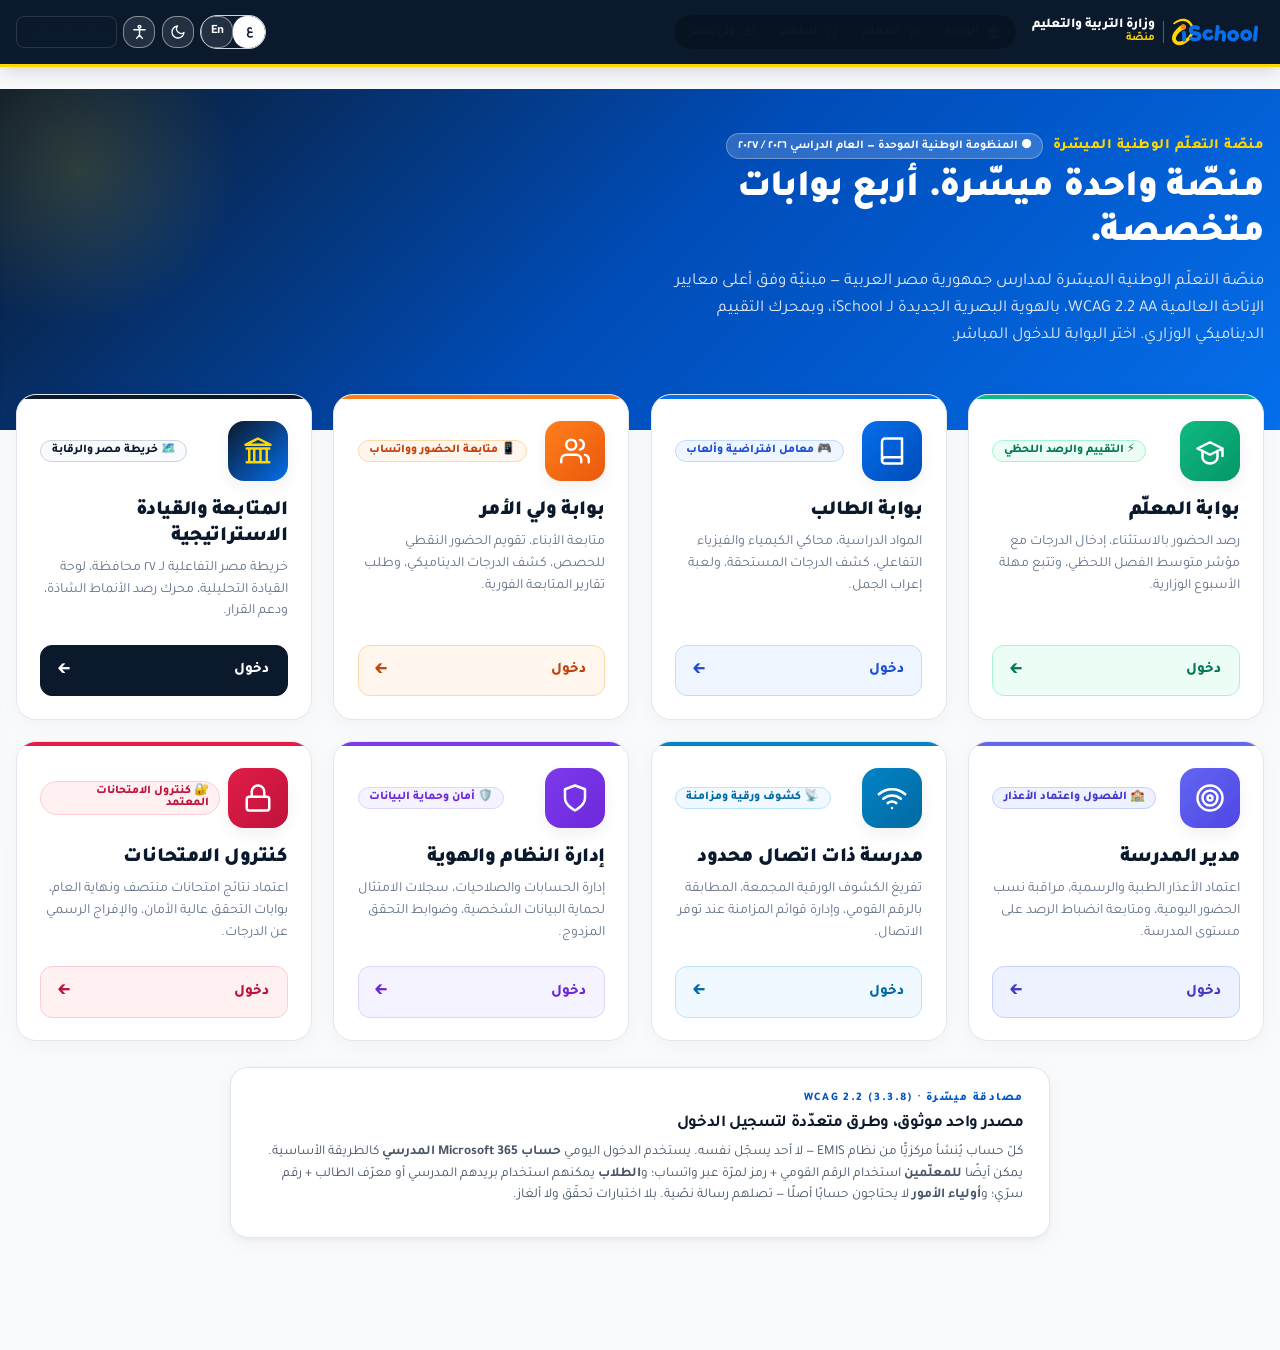
==== index.html @ 99958c45 "feat: iSchool Manassa National Learning Platform - Multi-Portal Executive Cockpit & Egypt Map" ====
<!DOCTYPE html>
<html lang="ar" dir="rtl" id="root">
<head>
<meta charset="UTF-8">
<meta name="viewport" content="width=device-width, initial-scale=1, viewport-fit=cover">
<title>منصة التعلّم الوطنية — بوابة الدخول | iSchool & وزارة التربية والتعليم</title>
<link rel="preconnect" href="https://fonts.googleapis.com">
<link rel="preconnect" href="https://fonts.gstatic.com" crossorigin>
<link href="https://fonts.googleapis.com/css2?family=Outfit:wght@400;500;600;700;800;900&family=Plus+Jakarta+Sans:wght@400;500;600;700;800&family=Tajawal:wght@400;500;700;800;900&display=swap" rel="stylesheet">
<link rel="stylesheet" href="css/styles.css">
</head>
<body>
<a class="skip" href="#main">الانتقال إلى المحتوى الرئيسي</a>
<div id="app"></div>
<div id="toast" class="toast" role="status" aria-live="polite" hidden></div>
<div id="live" class="sr-only" aria-live="polite"></div>

<script src="js/main.js"></script>
<script>
  document.addEventListener('DOMContentLoaded', () => {
    S.route = 'login';
    
    render();
  });
</script>
</body>
</html>
---- css/styles.css ----
/* ============================================================
   iSchool & MINISTERIAL ULTRA-PREMIUM DESIGN SYSTEM
   Modern, vibrant, glassmorphism, responsive, WCAG 2.2 AA compliant.
   ============================================================ */
:root{
  --ischool-blue:#056FEC; --ischool-blue-dark:#004CB8; --ischool-blue-deep:#0B192C; --ischool-blue-light:#EFF6FF;
  --ischool-gold:#FFD700; --ischool-gold-dark:#D4AF37; --ischool-gold-light:#FFFBEB;
  --ischool-orange:#FF7F1C; --ischool-orange-light:#FFF7ED;
  
  --teal-900:#0B192C; --teal-700:#056FEC; --teal-600:#0056C6; --teal-100:#DBEAFE; 
  --teal-050:#EFF6FF;
  --sand:#F8FAFC; --paper:#FFFFFF; --line:#E2E8F0; --line-strong:#CBD5E1;
  --ink:#0F172A; --ink-2:#475569; --ink-3:#94A3B8;
  --ok-700:#10B981; --ok-050:#ECFDF5; 
  --warn-700:#F59E0B; --warn-050:#FFFBEB;
  --risk-700:#EF4444; --risk-050:#FEF2F2;
  --info-700:#0284C7; --info-050:#F0F9FF;
  --purple-700:#8B5CF6; --purple-050:#F5F3FF;
  --focus:#056FEC; --focus-ring:#FFD700;
  --radius-sm:8px; --radius:14px; --radius-lg:22px; --radius-full:9999px;
  --shadow-sm:0 1px 2px 0 rgba(11,25,44,0.05);
  --shadow:0 4px 20px -2px rgba(11,25,44,0.06), 0 2px 6px -1px rgba(11,25,44,0.04);
  --shadow-lg:0 20px 25px -5px rgba(11,25,44,0.1), 0 10px 10px -5px rgba(11,25,44,0.04);
  --shadow-glow:0 0 20px rgba(5,111,236,0.18);
  --tap:44px;
  --maxw:1340px;
  --font: "Tajawal", "Somar Rounded", "Plus Jakarta Sans", system-ui, -apple-system, BlinkMacSystemFont, "Segoe UI", Roboto, sans-serif;
  --font-en: "Outfit", "Plus Jakarta Sans", sans-serif;
  --transition: all 0.2s cubic-bezier(0.4, 0, 0.2, 1);
}

/* Base element styles */
body{
  margin:0;
  background:var(--sand);
  color:var(--ink);
  font-family:var(--font);
  line-height:1.6;
  -webkit-font-smoothing:antialiased;
  -moz-osx-font-smoothing:grayscale;
}

h1,h2,h3,h4{
  line-height:1.25;
  margin:0 0 .5em;
  color:var(--teal-900);
  font-weight:800;
  letter-spacing:-0.02em;
}
h1{font-size:1.75rem;}
h2{font-size:1.35rem;}
h3{font-size:1.15rem;}
h4{font-size:1rem;}

/* Modern Elevated Cards */
.card{
  background:var(--paper);
  border:1.5px solid var(--line);
  border-radius:var(--radius);
  padding:1.25rem 1.4rem;
  box-shadow:var(--shadow);
  transition:var(--transition);
  position:relative;
}
.card:hover{
  border-color:rgba(5,111,236,0.25);
  box-shadow:0 8px 30px -4px rgba(11,25,44,0.08);
}
.card.highlight{
  background:linear-gradient(180deg, #FFFFFF 0%, var(--teal-050) 100%);
  border-color:rgba(5,111,236,0.2);
}

/* Modern Pill Buttons */
.btn{
  display:inline-flex;
  align-items:center;
  justify-content:center;
  gap:.55rem;
  min-height:var(--tap);
  padding:.6rem 1.25rem;
  border-radius:var(--radius);
  border:1.5px solid transparent;
  background:linear-gradient(135deg, var(--ischool-blue) 0%, var(--ischool-blue-dark) 100%);
  color:#fff;
  font:inherit;
  font-weight:800;
  font-size:.92rem;
  cursor:pointer;
  text-decoration:none;
  box-shadow:0 4px 12px rgba(5,111,236,0.22);
  transition:var(--transition);
}
.btn:hover{
  transform:translateY(-2px);
  box-shadow:0 6px 18px rgba(5,111,236,0.32);
}
.btn.sec{
  background:var(--paper);
  color:var(--teal-900);
  border-color:var(--line);
  box-shadow:var(--shadow-sm);
}
.btn.sec:hover{
  background:var(--teal-050);
  border-color:var(--ischool-blue);
  color:var(--ischool-blue);
}
.btn.ghost{
  background:transparent;
  border-color:transparent;
  color:var(--teal-900);
  box-shadow:none;
}
.btn.ghost:hover{
  background:rgba(5,111,236,0.08);
  color:var(--ischool-blue);
}
.btn.gold{
  background:linear-gradient(135deg, #FFD700 0%, #F59E0B 100%);
  color:#0B192C;
  border-color:#F59E0B;
  box-shadow:0 4px 12px rgba(245,158,11,0.25);
}
.btn.gold:hover{
  box-shadow:0 6px 18px rgba(245,158,11,0.35);
}
.btn.sm{
  min-height:36px;
  padding:.35rem .85rem;
  font-size:.85rem;
  border-radius:var(--radius-sm);
}
.btn.xs{
  min-height:30px;
  padding:.2rem .65rem;
  font-size:.78rem;
  border-radius:var(--radius-sm);
}

/* Modern Segmented Control */
.seg{
  display:inline-flex;
  background:#F1F5F9;
  border:1.5px solid var(--line);
  border-radius:var(--radius);
  padding:3px;
  gap:3px;
}
.seg button{
  min-height:34px;
  border:none;
  background:transparent;
  color:var(--ink-2);
  font:inherit;
  font-weight:700;
  font-size:.85rem;
  cursor:pointer;
  padding:.3rem .85rem;
  border-radius:calc(var(--radius) - 4px);
  transition:var(--transition);
}
.seg button:hover{
  color:var(--teal-900);
}
.seg button.on, .seg button[aria-selected="true"], .seg button[aria-pressed="true"]{
  background:var(--paper);
  color:var(--ischool-blue);
  font-weight:800;
  box-shadow:0 2px 6px rgba(0,0,0,0.08);
}

/* Modern Badges & Tags */
.tag{
  display:inline-flex;
  align-items:center;
  gap:.35rem;
  font-size:.8rem;
  font-weight:800;
  padding:.25rem .65rem;
  border-radius:var(--radius-full);
  border:1.5px solid var(--line);
  line-height:1.2;
}
.tag.ok{background:var(--ok-050);color:var(--ok-700);border-color:rgba(16,185,129,0.3);}
.tag.warn{background:var(--warn-050);color:var(--warn-700);border-color:rgba(245,158,11,0.3);}
.tag.risk{background:var(--risk-050);color:var(--risk-700);border-color:rgba(239,68,68,0.3);}
.tag.info{background:var(--info-050);color:var(--info-700);border-color:rgba(2,132,199,0.3);}
.tag.gold{background:var(--ischool-gold-light);color:#854D0E;border-color:rgba(245,158,11,0.3);}

/* Modern Table with Sticky Frosted Header */
.tbl-scroll{
  overflow:auto;
  border:1.5px solid var(--line);
  border-radius:var(--radius);
  background:var(--paper);
  box-shadow:var(--shadow-sm);
}
table{border-collapse:collapse;width:100%;font-size:.92rem;}
thead th{
  position:sticky;
  top:0;
  background:linear-gradient(180deg, #F8FAFC 0%, #EDF2F7 100%);
  color:var(--teal-900);
  font-weight:800;
  font-size:.85rem;
  text-transform:uppercase;
  letter-spacing:0.03em;
  padding:.75rem .9rem;
  border-bottom:2px solid var(--line);
  z-index:2;
  white-space:nowrap;
}
tbody td{
  padding:.75rem .9rem;
  border-bottom:1px solid var(--line);
  vertical-align:middle;
  transition:background 0.15s ease;
}
tbody tr:hover{
  background:var(--teal-050);
}
tbody tr:last-child td{
  border-bottom:none;
}

/* Modern Metric / KPI Stat Card */
.stat{display:flex;flex-direction:column;gap:.25rem;}
.stat .num{
  font-size:1.9rem;
  font-weight:900;
  color:var(--teal-900);
  line-height:1.1;
  font-variant-numeric:tabular-nums;
}
.stat .lbl{
  font-size:.82rem;
  color:var(--ink-2);
  font-weight:700;
}
.eyebrow{
  font-size:.74rem;
  letter-spacing:.08em;
  text-transform:uppercase;
  color:var(--teal-600);
  font-weight:800;
  margin-bottom:.35rem;
}

/* Sticky Appbar with Glassmorphism */
header.appbar{
  position:sticky;
  top:0;
  z-index:100;
  background:rgba(11,25,44,0.94);
  backdrop-filter:blur(12px);
  -webkit-backdrop-filter:blur(12px);
  color:#fff;
  border-bottom:2px solid rgba(255,215,0,0.4);
  box-shadow:0 4px 20px rgba(0,0,0,0.15);
}
.appbar .wrap{
  min-height:60px;
  padding-top:.4rem;
  padding-bottom:.4rem;
}

/* Modern Primary Nav Bar */
nav.mainnav{
  background:var(--paper);
  border-bottom:1.5px solid var(--line);
  position:sticky;
  top:60px;
  z-index:90;
  box-shadow:0 2px 10px rgba(0,0,0,0.03);
}
.navlink{
  display:inline-flex;
  align-items:center;
  gap:.5rem;
  min-height:var(--tap);
  padding:.4rem 1.1rem;
  border:none;
  background:transparent;
  color:var(--ink-2);
  font:inherit;
  font-weight:700;
  cursor:pointer;
  border-bottom:3px solid transparent;
  white-space:nowrap;
  transition:var(--transition);
}
.navlink:hover{
  color:var(--ischool-blue);
  background:var(--teal-050);
}
.navlink[aria-current="page"]{
  color:var(--ischool-blue);
  border-bottom-color:var(--ischool-blue);
  font-weight:800;
  background:var(--teal-050);
}

/* Modern Modal Overlay */
.coach-bg{
  position:fixed;
  inset:0;
  background:rgba(11,25,44,0.6);
  backdrop-filter:blur(8px);
  -webkit-backdrop-filter:blur(8px);
  display:flex;
  align-items:center;
  justify-content:center;
  z-index:500;
  padding:1rem;
  animation:fadeIn 0.2s ease;
}
.coach{
  background:var(--paper);
  border:1.5px solid var(--line);
  border-radius:var(--radius-lg);
  box-shadow:var(--shadow-lg);
  padding:1.5rem;
  animation:slideUp 0.25s cubic-bezier(0.16, 1, 0.3, 1);
}
@keyframes fadeIn{from{opacity:0;}to{opacity:1;}}
@keyframes slideUp{from{transform:translateY(15px);opacity:0;}to{transform:translateY(0);opacity:1;}}

/* Grid utilities */
.grid-2{display:grid;grid-template-columns:repeat(auto-fit,minmax(280px,1fr));gap:1rem;}
.grid-3{display:grid;grid-template-columns:repeat(auto-fit,minmax(220px,1fr));gap:1rem;}
.grid-4{display:grid;grid-template-columns:repeat(auto-fit,minmax(180px,1fr));gap:1rem;}

/* WCAG resize + reflow) */
html{font-size:100%;} 
html.fs-1{font-size:112.5%;}
html.fs-2{font-size:125%;}
/* High-contrast theme */
html.hc{
  --sand:#ffffff; --paper:#ffffff; --line:#000000; --line-strong:#000000;
  --ink:#000000; --ink-2:#000000; --teal-700:#0a3d3d; --teal-900:#000000;
  --ok-700:#0a6b2f; --warn-700:#7a4600; --risk-700:#9a0d07; --info-700:#0b3aa3;
  --teal-050:#ffffff; --ok-050:#ffffff; --warn-050:#ffffff; --risk-050:#ffffff; --info-050:#ffffff;
  --shadow:none;
}
html.hc *{border-color:#000 !important;}
html.hc a, html.hc .lnk{text-decoration:underline;}
/* Dyslexia-friendly spacing */
html.spacing body{letter-spacing:.03em; word-spacing:.12em; line-height:1.8;}
/* Reduced motion (manual + system) */
html.no-motion *,html.no-motion *::before,html.no-motion *::after{animation:none !important;transition:none !important;scroll-behavior:auto !important;}
@media (prefers-reduced-motion:reduce){*{animation:none !important;transition:none !important;}}

*{box-sizing:border-box;}
body{margin:0;background:var(--sand);color:var(--ink);font-family:var(--font);line-height:1.55;-webkit-text-size-adjust:100%;}
h1,h2,h3,h4{line-height:1.2;margin:0 0 .4em;color:var(--teal-900);font-weight:700;}
h1{font-size:1.6rem;} h2{font-size:1.25rem;} h3{font-size:1.05rem;} h4{font-size:.95rem;}
p{margin:0 0 .7em;}
a,.lnk{color:var(--teal-700);font-weight:600;}
[hidden]{display:none !important;}

/* Focus visibility — thick, never relying on colour alone */
:focus{outline:none;}
:focus-visible, a:focus-visible, button:focus-visible, input:focus-visible,
select:focus-visible, textarea:focus-visible, [tabindex]:focus-visible{
  outline:3px solid var(--focus); outline-offset:2px;
  box-shadow:0 0 0 5px var(--focus-ring);
  border-radius:6px; position:relative; z-index:5;
}
/* keep focused controls clear of sticky headers (Focus Not Obscured 2.4.11) */
button,a,input,select,textarea,[tabindex]{scroll-margin-top:120px;scroll-margin-bottom:24px;}

/* Skip link */
.skip{position:absolute;inset-inline-start:8px;top:-60px;background:var(--teal-900);color:#fff;
  padding:12px 18px;border-radius:0 0 var(--radius) var(--radius);z-index:200;font-weight:700;transition:top .15s;}
.skip:focus{top:0;}

/* Buttons & controls — all meet 44px tap target */
.btn{display:inline-flex;align-items:center;justify-content:center;gap:.5rem;
  min-height:var(--tap);padding:.55rem 1rem;border-radius:var(--radius);
  border:1.5px solid var(--teal-700);background:var(--teal-700);color:#fff;
  font:inherit;font-weight:700;cursor:pointer;text-decoration:none;}
.btn:hover{background:var(--teal-900);border-color:var(--teal-900);}
.btn.sec{background:var(--paper);color:var(--teal-900);}
.btn.sec:hover{background:var(--teal-050);}
.btn.ghost{background:transparent;border-color:transparent;color:var(--teal-900);}
.btn.ghost:hover{background:var(--teal-050);}
.btn.sm{min-height:36px;padding:.3rem .7rem;font-size:.85rem;}
.btn.block{width:100%;}
.btn:disabled{opacity:.5;cursor:not-allowed;}
.iconbtn{min-width:var(--tap);min-height:var(--tap);display:inline-flex;align-items:center;justify-content:center;
  border:1.5px solid var(--line);background:var(--paper);border-radius:var(--radius);cursor:pointer;color:var(--teal-900);font:inherit;font-weight:700;}
.iconbtn[aria-pressed="true"]{background:var(--teal-900);color:#fff;border-color:var(--teal-900);}

input,select,textarea{font:inherit;color:var(--ink);background:var(--paper);
  border:1.5px solid var(--line-strong);border-radius:var(--radius);padding:.5rem .6rem;min-height:var(--tap);width:100%;}
input[type=checkbox],input[type=radio]{width:auto;min-height:0;padding:0;flex:0 0 auto;accent-color:var(--teal-700);transform:scale(1.2);margin:0 .15rem;}
label{font-weight:600;display:block;margin-bottom:.25rem;}
.field{margin-bottom:1rem;}
.hint{color:var(--ink-2);font-size:.85rem;font-weight:400;}

/* Layout */
.wrap{max-width:var(--maxw);margin:0 auto;padding:0 1rem;}
.row{display:flex;gap:1rem;flex-wrap:wrap;}
.grid{display:grid;gap:1rem;}
.card{background:var(--paper);border:1.5px solid var(--line);border-radius:var(--radius-lg);
  padding:1.1rem 1.2rem;box-shadow:var(--shadow);}
.card h3{margin-top:0;}
.eyebrow{font-size:.72rem;letter-spacing:.12em;text-transform:uppercase;color:var(--teal-600);font-weight:800;margin-bottom:.35rem;}
.muted{color:var(--ink-2);}
.classbar{display:flex;align-items:center;justify-content:space-between;flex-wrap:wrap;gap:.7rem;margin-bottom:1rem;padding:.7rem 1rem;border:1.5px solid var(--teal-700);border-inline-start:6px solid var(--teal-700);border-radius:var(--radius);background:var(--teal-050);}
.classbar-now{display:flex;flex-direction:column;gap:.05rem;min-width:0;}
.classbar-now .eyebrow{margin:0;}
.classbar-name{font-size:1.25rem;font-weight:800;color:var(--teal-900);line-height:1.15;display:flex;align-items:center;gap:.4rem;}
.classbar-meta{font-size:.82rem;color:var(--ink-2);font-weight:600;}
.classbar-switch{display:flex;align-items:center;gap:.5rem;flex-shrink:0;}
.classbar-switch > span{font-size:.82rem;font-weight:700;color:var(--teal-900);}
.classbar-switch select{width:auto;max-width:60vw;}
.small{font-size:.85rem;}
.tag{display:inline-flex;align-items:center;gap:.35rem;font-size:.78rem;font-weight:700;
  padding:.2rem .55rem;border-radius:999px;border:1.5px solid var(--line);}
.tag.ok{background:var(--ok-050);color:var(--ok-700);border-color:var(--ok-700);}
.tag.warn{background:var(--warn-050);color:var(--warn-700);border-color:var(--warn-700);}
.tag.risk{background:var(--risk-050);color:var(--risk-700);border-color:var(--risk-700);}
.tag.info{background:var(--info-050);color:var(--info-700);border-color:var(--info-700);}

/* App chrome */
header.appbar{position:sticky;top:0;z-index:100;background:var(--teal-900);color:#fff;border-bottom:3px solid var(--focus-ring);}
.appbar .wrap{display:flex;align-items:center;gap:.8rem;min-height:64px;padding-top:.4rem;padding-bottom:.4rem;flex-wrap:wrap;}
.brand{display:flex;align-items:center;gap:.6rem;font-weight:800;font-size:1.1rem;color:#fff;text-decoration:none;}
.brand .logo{width:38px;height:38px;border-radius:9px;background:#fff;display:grid;place-items:center;color:var(--teal-900);font-weight:900;}
.appbar .spacer{flex:1;}
.appbar .role-pill{background:rgba(255,255,255,.16);border:1.5px solid rgba(255,255,255,.4);color:#fff;
  padding:.3rem .7rem;border-radius:999px;font-weight:700;font-size:.85rem;}
.appbar .iconbtn{background:rgba(255,255,255,.1);border-color:rgba(255,255,255,.45);color:#fff;}
.appbar .iconbtn[aria-pressed="true"]{background:#fff;color:var(--teal-900);}
.appbar .signout-btn{width:auto;padding:0 .7rem;opacity:.65;border-color:rgba(255,255,255,.2);font-size:.85rem;}
.appbar .signout-btn:hover,.appbar .signout-btn:focus-visible{opacity:1;background:rgba(220,38,38,.25);border-color:rgba(220,38,38,.5);}

/* Primary nav */
nav.mainnav{background:var(--paper);border-bottom:1.5px solid var(--line);position:sticky;top:var(--appbar-h,64px);z-index:90;}
.mainnav .wrap{display:flex;gap:.25rem;overflow-x:auto;}
.navlink{display:inline-flex;align-items:center;gap:.5rem;min-height:var(--tap);padding:.4rem .9rem;
  border:none;background:transparent;color:var(--ink);font:inherit;font-weight:700;cursor:pointer;
  border-bottom:4px solid transparent;white-space:nowrap;}
.navlink:hover{color:var(--teal-700);}
.navlink[aria-current="page"]{color:var(--teal-900);border-bottom-color:var(--teal-700);}

main{padding:1.4rem 0 4rem;}
.page-head{display:flex;align-items:flex-end;justify-content:space-between;gap:1rem;flex-wrap:wrap;margin-bottom:1.1rem;}

/* Accessibility toolbar (the signature: always present, never buried) */
.a11y-panel{position:fixed;inset-inline-end:0;top:140px;z-index:150;width:320px;max-width:92vw;
  background:var(--paper);border:1.5px solid var(--line-strong);border-inline-end:none;
  border-radius:var(--radius-lg) 0 0 var(--radius-lg);box-shadow:-6px 6px 24px rgba(11,61,61,.18);
  padding:1rem;transform:translateX(105%);transition:transform .18s ease;
  max-height:calc(100dvh - 160px); overflow-y:auto;}
@media (max-width:640px){
  .a11y-panel{top:0;width:100vw;max-width:100vw;height:100dvh;max-height:100dvh;
    border-radius:0;border-inline-start:none;padding-top:1rem;}
}
html[dir=rtl] .a11y-panel{transform:translateX(-105%);}
.a11y-panel.open{transform:translateX(0);}
.a11y-row{display:flex;align-items:center;justify-content:space-between;gap:.5rem;padding:.5rem 0;border-bottom:1px solid var(--line);}
.a11y-row:last-child{border-bottom:none;}
.seg{display:inline-flex;border:1.5px solid var(--line-strong);border-radius:var(--radius);overflow:hidden;}
.seg button{min-height:38px;min-width:42px;border:none;background:var(--paper);color:var(--ink);font:inherit;font-weight:700;cursor:pointer;padding:0 .5rem;border-inline-start:1.5px solid var(--line);}
.seg button:first-child{border-inline-start:none;}
.seg button[aria-pressed="true"]{background:var(--teal-700);color:#fff;}
/* attendance options colour-coded by state: present=green, late=yellow, absent=red, excused=white */
.seg button[data-att]{font-weight:800;}
.seg button[data-att][data-val="present"]{color:var(--ok-700);background:var(--ok-050);}
.seg button[data-att][data-val="late"]{color:var(--warn-700);background:var(--warn-050);}
.seg button[data-att][data-val="absent"]{color:var(--risk-700);background:var(--risk-050);}
.seg button[data-att][data-val="excused"]{color:var(--ink);background:var(--paper);}
.seg button[data-att][aria-checked="true"][data-val="present"]{background:var(--ok-700);color:#fff;}
.seg button[data-att][aria-checked="true"][data-val="late"]{background:var(--warn-700);color:#fff;}
.seg button[data-att][aria-checked="true"][data-val="absent"]{background:var(--risk-700);color:#fff;}
.seg button[data-att][aria-checked="true"][data-val="excused"]{background:#fff;color:var(--ink);box-shadow:inset 0 0 0 2.5px var(--ink);}
.toggle{min-height:38px;min-width:64px;border:1.5px solid var(--line-strong);border-radius:999px;background:var(--paper);
  cursor:pointer;font-weight:800;color:var(--ink-2);}
.toggle[aria-pressed="true"]{background:var(--ok-700);color:#fff;border-color:var(--ok-700);}

/* Tables / gradebook */
.tbl-scroll{overflow:auto;border:1.5px solid var(--line);border-radius:var(--radius-lg);background:var(--paper);}
table{border-collapse:collapse;width:100%;font-size:.92rem;}
caption{text-align:start;padding:.6rem .8rem;font-weight:700;color:var(--teal-900);}
th,td{padding:.5rem .6rem;text-align:start;border-bottom:1px solid var(--line);white-space:nowrap;}
thead th{position:sticky;top:0;background:var(--teal-050);color:var(--teal-900);z-index:2;border-bottom:2px solid var(--line-strong);}
tbody tr:hover{background:var(--sand);}
th[scope=row]{position:sticky;inset-inline-start:0;background:var(--paper);z-index:1;font-weight:700;}
.gb-input,.qz-input{width:64px;min-height:38px;text-align:center;padding:.2rem;}

/* Mastery / progress bars */
.bar{display:block;width:100%;height:12px;border-radius:999px;background:var(--line);overflow:hidden;border:1px solid var(--line-strong);min-width:90px;}
.bar > span{display:block;height:100%;background:var(--teal-700);}
.bar.ok>span{background:var(--ok-700);} .bar.warn>span{background:var(--warn-700);} .bar.risk>span{background:var(--risk-700);}

/* Stat cards */
.stat{display:flex;flex-direction:column;gap:.15rem;}
.stat .num{font-size:1.7rem;font-weight:800;color:var(--teal-900);line-height:1;}
.stat .lbl{font-size:.82rem;color:var(--ink-2);font-weight:600;}
/* ---- admin macro dashboard ---- */
.adm-hero{display:flex;justify-content:space-between;gap:1rem;flex-wrap:wrap;align-items:flex-end;margin:.2rem 0 1rem;padding-bottom:.9rem;border-bottom:2px solid var(--line);}
.adm-verdict{display:inline-flex;align-items:center;gap:.5rem;font-weight:800;margin:.45rem 0 0;font-size:1.05rem;}
.adm-verdict .dot{width:13px;height:13px;border-radius:50%;display:inline-block;}
.adm-verdict.ok{color:var(--ok-700);} .adm-verdict.ok .dot{background:var(--ok-700);}
.adm-verdict.warn{color:var(--warn-700);} .adm-verdict.warn .dot{background:var(--warn-700);}
.adm-verdict.risk{color:var(--risk-700);} .adm-verdict.risk .dot{background:var(--risk-700);}
.adm-attention{display:flex;gap:.45rem;flex-wrap:wrap;margin-bottom:1rem;}
.insights{display:grid;gap:.5rem;margin-bottom:1rem;}
.insight{display:flex;gap:.6rem;align-items:flex-start;border:1.5px solid var(--line);border-inline-start-width:5px;border-radius:10px;padding:.6rem .8rem;background:var(--paper);}
.insight.warn{border-inline-start-color:var(--warn-700);} .insight.risk{border-inline-start-color:var(--risk-700);} .insight.ok{border-inline-start-color:var(--ok-700);} .insight.info{border-inline-start-color:var(--info-700);}
.insight .ico{font-size:1.15rem;line-height:1.35;flex:0 0 auto;} .insight p{margin:0;font-size:.9rem;}
.swatch{display:inline-block;width:12px;height:12px;border-radius:3px;flex:0 0 auto;}
.suppressed{display:flex;gap:.5rem;align-items:center;color:var(--ink-2);font-size:.86rem;padding:.45rem 0;border-bottom:1px solid var(--line);}
.kpi-row{display:grid;grid-template-columns:repeat(auto-fit,minmax(150px,1fr));gap:.7rem;margin-bottom:1rem;}
.kpi{background:var(--paper);border:1.5px solid var(--line);border-radius:var(--radius-lg);padding:.85rem 1rem;border-top:5px solid var(--line);}
.kpi.ok{border-top-color:var(--ok-700);} .kpi.warn{border-top-color:var(--warn-700);} .kpi.risk{border-top-color:var(--risk-700);} .kpi.info{border-top-color:var(--info-700);}
.kpi .knum{font-size:1.85rem;font-weight:800;color:var(--teal-900);line-height:1;}
.kpi .klbl{font-size:.82rem;color:var(--ink-2);font-weight:600;margin-top:.25rem;}
.kpi .kbar{height:6px;border-radius:99px;background:var(--line);overflow:hidden;margin:.5rem 0 .3rem;}
.kpi .kbar span{display:block;height:100%;}
.kpi.ok .kbar span{background:var(--ok-700);} .kpi.warn .kbar span{background:var(--warn-700);} .kpi.risk .kbar span{background:var(--risk-700);} .kpi.info .kbar span{background:var(--info-700);}
.kpi .kctx{font-size:.74rem;color:var(--ink-2);}
.adm-children{display:grid;grid-template-columns:repeat(auto-fit,minmax(248px,1fr));gap:.8rem;}
.adm-child{display:block;width:100%;text-align:start;cursor:pointer;border:1.5px solid var(--line);border-radius:var(--radius-lg);padding:1rem;background:var(--paper);}
.adm-child:hover,.adm-child:focus-visible{border-color:var(--teal-700);box-shadow:0 2px 10px rgba(0,0,0,.06);outline:none;}
.adm-child .clab{font-weight:800;font-size:1.05rem;}
.adm-child .crow{display:flex;justify-content:space-between;gap:.4rem;font-size:.8rem;margin-top:.5rem;flex-wrap:wrap;}
.kpi .ktop{display:flex;justify-content:space-between;align-items:flex-start;gap:.4rem;}
.kdelta{font-size:.72rem;font-weight:800;white-space:nowrap;}
.kdelta.ok{color:var(--ok-700);} .kdelta.risk{color:var(--risk-700);} .kdelta.muted{color:var(--ink-2);}
.layer-h{font-family:var(--mono,inherit);font-size:.72rem;letter-spacing:.12em;text-transform:uppercase;color:var(--ink-2);font-weight:800;margin:1.4rem 0 .5rem;display:flex;align-items:center;gap:.5rem;}
.layer-h::after{content:"";flex:1;height:1px;background:var(--line);}
.cmp-row{display:grid;grid-template-columns:128px 1fr 52px;align-items:center;gap:.5rem;padding:.22rem 0;}
.cmp-lab{font-size:.82rem;font-weight:600;white-space:nowrap;overflow:hidden;text-overflow:ellipsis;}
.cmp-track{height:18px;background:var(--line);border-radius:99px;overflow:hidden;}
.cmp-fill{display:block;height:100%;border-radius:99px;}
.cmp-fill.ok{background:var(--ok-700);} .cmp-fill.warn{background:var(--warn-700);} .cmp-fill.risk{background:var(--risk-700);}
.cmp-val{font:inherit;font-weight:800;font-size:.84rem;text-align:end;background:none;border:none;color:var(--teal-700);cursor:pointer;padding:.2rem;min-height:32px;}
.cmp-val:hover{text-decoration:underline;}
.num-cell{text-align:end;font-variant-numeric:tabular-nums;}

/* Breadcrumb */
.crumbs{display:flex;flex-wrap:wrap;gap:.3rem;align-items:center;font-weight:700;margin-bottom:.8rem;}
.crumbs button{border:none;background:transparent;color:var(--teal-700);font:inherit;font-weight:700;cursor:pointer;padding:.3rem .4rem;border-radius:6px;min-height:36px;}
.crumbs button:hover{background:var(--teal-050);}
.crumbs .sep{color:var(--ink-2);}
.crumbs .here{color:var(--ink);}

/* Status / live region toast */
.toast{position:fixed;inset-inline-start:50%;bottom:24px;transform:translateX(-50%);
  background:var(--teal-900);color:#fff;padding:.7rem 1.1rem;border-radius:999px;font-weight:700;
  box-shadow:var(--shadow);z-index:300;display:flex;gap:.5rem;align-items:center;max-width:92vw;}
html[dir=rtl] .toast{transform:translateX(50%);}

/* Login / front doors */
.hero{background:linear-gradient(180deg,var(--teal-900),var(--teal-700));color:#fff;padding:2.2rem 0 2.6rem;}
html.hc .hero{background:#000;}
.doors{display:grid;grid-template-columns:repeat(auto-fit,minmax(230px,1fr));gap:1rem;}
.auth-card{max-width:540px;margin:1.4rem auto 0;}
.auth-method{display:inline-flex;align-items:center;gap:.4rem;background:var(--teal-050);color:var(--teal-900);border-radius:99px;padding:.25rem .7rem;font-size:.78rem;font-weight:700;}
.otp-row{display:flex;gap:.5rem;justify-content:center;margin:.6rem 0;}
.otp-box{width:46px;height:56px;border:2px solid var(--line-strong);border-radius:10px;font:inherit;font-size:1.5rem;font-weight:800;text-align:center;}
.wa-note{display:flex;gap:.5rem;align-items:center;background:#e7f7ee;border:1px solid #1ea25a;border-radius:10px;padding:.5rem .7rem;font-size:.85rem;color:#0b6b39;}
.sms-bubble{background:#e9eef6;border-radius:14px;padding:.7rem .9rem;max-width:330px;font-size:.9rem;position:relative;margin:.4rem 0;}
.sms-bubble .from{font-size:.72rem;color:var(--ink-2);font-weight:700;margin-bottom:.2rem;}
.roster-grid{display:grid;grid-template-columns:repeat(auto-fill,minmax(120px,1fr));gap:.6rem;margin:.6rem 0;}
.roster-pick{display:flex;flex-direction:column;align-items:center;gap:.4rem;border:2px solid var(--line);border-radius:12px;padding:.7rem .4rem;background:var(--paper);cursor:pointer;font:inherit;}
.roster-pick:hover,.roster-pick:focus-visible{border-color:var(--teal-700);outline:none;}
.roster-pick.on{border-color:var(--teal-700);background:var(--teal-050);box-shadow:0 0 0 2px var(--teal-700) inset;}
.roster-pick .av{width:46px;height:46px;border-radius:50%;background:var(--teal-700);color:#fff;display:flex;align-items:center;justify-content:center;font-weight:800;font-size:1.2rem;}
.qr-mock{width:132px;height:132px;display:grid;grid-template-columns:repeat(11,1fr);gap:1px;background:#fff;border:6px solid #fff;box-shadow:0 0 0 1px var(--line-strong);}
.qr-mock i{background:var(--ink);}
.door{display:flex;flex-direction:column;gap:.5rem;text-align:start;background:var(--paper);border:1.5px solid var(--line);
  border-radius:var(--radius-lg);padding:1.2rem;cursor:pointer;color:var(--ink);font:inherit;box-shadow:var(--shadow);}
.door:hover{border-color:var(--teal-700);transform:translateY(-2px);}
html.no-motion .door:hover{transform:none;}
.door .ico{font-size:1.8rem;}
.door h3{margin:0;}
.door .lnk{display:inline-block;margin-top:.4rem;background:var(--teal-700);color:#fff;font-weight:700;padding:.55rem 1.2rem;border-radius:10px;text-align:center;align-self:flex-start;}
.door:hover .lnk{background:var(--teal-900);}
html.hc .door .lnk{text-decoration:none;border:2px solid #fff;}

/* Content reader */
.reader{max-width:70ch;}

/* Misc helpers */
.flex{display:flex;gap:1rem;} .between{justify-content:space-between;} .center{align-items:center;}
.wrapw{flex-wrap:wrap;} .col{flex-direction:column;}
.mt{margin-top:1rem;} .mt2{margin-top:1.6rem;} .mb{margin-bottom:1rem;}
.right{margin-inline-start:auto;}
.sr-only{position:absolute;width:1px;height:1px;padding:0;margin:-1px;overflow:hidden;clip:rect(0 0 0 0);white-space:nowrap;border:0;}
.skip-pdf{position:absolute;left:-9999px;top:auto;z-index:50;background:var(--teal-700);color:#fff;padding:.4rem .8rem;border-radius:6px;font-weight:700;font-size:.85rem;text-decoration:none;border:2px solid #fff;}
.skip-pdf:focus{position:relative;left:auto;display:inline-block;margin:.3rem 0;}
.exam-away-warn{position:fixed;top:0;left:0;right:0;background:#fef3cd;color:#7a5a00;border-bottom:2px solid #d4a72c;padding:10px 16px;text-align:center;font-weight:600;font-size:.9rem;z-index:999;animation:slideUp .3s ease}
.divider{height:1px;background:var(--line);margin:1rem 0;border:none;}
.pill-row{display:flex;gap:.4rem;flex-wrap:wrap;}
.kbd{font:inherit;background:var(--teal-050);border:1px solid var(--line-strong);border-radius:6px;padding:.05rem .35rem;font-size:.8rem;font-weight:700;}

@media (max-width:640px){
  .appbar .wrap{min-height:auto;gap:.4rem;padding-top:.3rem;padding-bottom:.3rem;}
  .appbar .btn-label{display:none;}
  .appbar .iconbtn{padding:0 .45rem !important;width:var(--tap) !important;min-width:var(--tap);font-size:1.1rem;}
  .appbar .signout-btn{width:auto !important;min-width:0;padding:0 .4rem !important;font-size:.8rem;margin-inline-start:.3rem;opacity:.5;border-style:dashed;}
  .appbar .readbtn{padding:0 .55rem !important;width:auto !important;}
  .appbar .role-pill{font-size:.72rem;padding:.15rem .45rem;}
  .page-head{flex-direction:column;align-items:flex-start;}
  h1{font-size:1.35rem;}
}

/* ---------- low-literacy / parent-friendly components ---------- */
.speak{display:inline-flex;align-items:center;justify-content:center;gap:.4rem;
  min-height:var(--tap);min-width:var(--tap);padding:.45rem .8rem;border-radius:999px;
  border:2px solid var(--teal-700);background:var(--teal-050);color:var(--teal-900);
  font:inherit;font-weight:700;cursor:pointer;font-size:1rem;}
.speak:hover{background:var(--teal-100);}
.speak .ic{font-size:1.25rem;}
/* big, icon-led tiles for caregivers with low literacy */
.bigtiles{display:grid;grid-template-columns:repeat(auto-fit,minmax(220px,1fr));gap:1rem;}
.bigtile{display:flex;flex-direction:column;align-items:center;text-align:center;gap:.5rem;
  background:var(--paper);border:2.5px solid var(--line);border-radius:var(--radius-lg);
  padding:1.4rem 1rem;cursor:pointer;color:var(--ink);font:inherit;box-shadow:var(--shadow);min-height:170px;justify-content:center;}
.bigtile:hover{border-color:var(--teal-700);transform:translateY(-2px);}
html.no-motion .bigtile:hover{transform:none;}
.bigtile .em{font-size:3rem;line-height:1;}
.bigtile .word{font-size:1.35rem;font-weight:800;color:var(--teal-900);}
.bigtile .sub{font-size:1rem;color:var(--ink-2);}
.bigtile.ok{border-color:var(--ok-700);} .bigtile.warn{border-color:var(--warn-700);} .bigtile.risk{border-color:var(--risk-700);}
/* traffic-light status block */
.status-big{display:flex;align-items:center;gap:1rem;border-radius:var(--radius-lg);
  padding:1.1rem 1.2rem;border:2.5px solid;}
.status-big.ok{background:var(--ok-050);border-color:var(--ok-700);}
.status-big.warn{background:var(--warn-050);border-color:var(--warn-700);}
.status-big.risk{background:var(--risk-050);border-color:var(--risk-700);}
.status-big .dot{width:34px;height:34px;border-radius:999px;flex:none;}
.status-big.ok .dot{background:var(--ok-700);} .status-big.warn .dot{background:var(--warn-700);} .status-big.risk .dot{background:var(--risk-700);}
.status-big .txt{font-size:1.2rem;font-weight:700;color:var(--ink);}
/* attendance dot grid */
.dotgrid{display:flex;flex-wrap:wrap;gap:.45rem;}
.dotgrid .d{width:30px;height:30px;border-radius:8px;display:grid;place-items:center;font-size:.9rem;color:#fff;font-weight:800;border:1.5px solid rgba(0,0,0,.15);}
.d.present{background:var(--ok-700);} .d.absent{background:var(--risk-700);} .d.late{background:var(--warn-700);} .d.none{background:#cfd8d6;color:var(--ink-2);}
.bignum{font-size:2.4rem;font-weight:800;line-height:1;color:var(--teal-900);}
.facebar{display:flex;align-items:center;gap:.6rem;}
.facebar .face{font-size:1.8rem;line-height:1;}
.child-pick{display:flex;align-items:center;gap:.6rem;flex-wrap:wrap;}
.child-chip{display:inline-flex;align-items:center;gap:.5rem;border:2px solid var(--line);background:var(--paper);
  border-radius:999px;padding:.35rem .8rem .35rem .4rem;font:inherit;font-weight:700;cursor:pointer;min-height:var(--tap);color:var(--ink);}
.child-chip[aria-pressed="true"]{border-color:var(--teal-700);background:var(--teal-050);}
.child-chip .av{width:34px;height:34px;border-radius:999px;background:var(--teal-700);color:#fff;display:grid;place-items:center;font-weight:800;}
.msg{display:flex;gap:.7rem;padding:.9rem 0;border-bottom:1px solid var(--line);}
.msg .av{width:42px;height:42px;border-radius:999px;flex:none;display:grid;place-items:center;font-size:1.3rem;background:var(--teal-100);}
.msg .body{flex:1;}
.msg .who{font-weight:800;color:var(--teal-900);}
.msg .when{color:var(--ink-2);font-size:.85rem;}
/* onboarding coach overlay */
.coach-bg{position:fixed;inset:0;background:rgba(11,61,61,.55);z-index:500;display:grid;place-items:center;padding:1rem;}
.coach{background:var(--paper);border-radius:var(--radius-lg);max-width:540px;width:100%;padding:1.6rem;box-shadow:0 18px 50px rgba(11,61,61,.4);border:2px solid var(--line);}
.coach .em{font-size:3.2rem;line-height:1;}
.coach h2{margin:.4rem 0 .2rem;font-size:1.5rem;}
.coach p.lead{font-size:1.15rem;line-height:1.6;}
.coach-dots{display:flex;gap:.4rem;justify-content:center;margin:.4rem 0 1rem;}
.coach-dots i{width:10px;height:10px;border-radius:999px;background:var(--line-strong);display:inline-block;}
.coach-dots i.on{background:var(--teal-700);width:26px;}
/* training cards */
.steps{counter-reset:step;display:grid;gap:.7rem;}
.steps li{list-style:none;display:flex;gap:.8rem;align-items:flex-start;background:var(--teal-050);border:1.5px solid var(--line);border-radius:var(--radius);padding:.8rem 1rem;}
.steps li::before{counter-increment:step;content:counter(step);flex:none;width:34px;height:34px;border-radius:999px;background:var(--teal-700);color:#fff;display:grid;place-items:center;font-weight:800;}
.glossary{display:grid;grid-template-columns:repeat(auto-fill,minmax(180px,1fr));gap:.6rem;}
.gloss{display:flex;gap:.6rem;align-items:center;border:1.5px solid var(--line);border-radius:var(--radius);padding:.6rem .7rem;}
.gloss .em{font-size:1.6rem;line-height:1;}
/* gradebook quick-entry: untouched cells look like defaults, not entered marks */
.gb-input.is-default{color:var(--ink-2);background:repeating-linear-gradient(135deg,transparent,transparent 6px,rgba(15,92,92,.05) 6px,rgba(15,92,92,.05) 7px);font-style:italic;}
/* calm reassurance banner for the daily teacher loop */
.calm{display:flex;gap:.7rem;align-items:center;background:var(--ok-050);border:1.5px solid var(--ok-700);
  border-radius:var(--radius);padding:.7rem 1rem;color:var(--ink);font-weight:600;}
.calm .em{font-size:1.4rem;line-height:1;}
.bigtile.action{align-items:flex-start;text-align:start;min-height:auto;padding:1.3rem;}
.bigtile.action .word{font-size:1.25rem;}
.bigtile.action .sub{color:var(--ink-2);}
.seg-tabs{display:flex;gap:.4rem;flex-wrap:wrap;border-bottom:2px solid var(--line);padding-bottom:.2rem;}
.devnote{margin-top:1.6rem;border:1px dashed var(--line);border-inline-start:4px solid #7c3aed;background:#faf8ff;border-radius:10px;padding:.2rem .9rem;font-size:.86rem;color:#42435a;}
.devnote summary{cursor:pointer;font-weight:700;color:#6d28d9;padding:.45rem 0;list-style:none;}
.devnote summary::-webkit-details-marker{display:none;}
.devnote summary::before{content:"\25B8 ";color:#7c3aed;}
.devnote[open] summary::before{content:"\25BE ";}
.devnote p{margin:.45rem 0;line-height:1.5;}
.hc .devnote{background:#fff;border-color:#000;border-inline-start-color:#000;color:#000;}
.hc .devnote summary{color:#000;}
.seg-tab{font:inherit;font-weight:700;cursor:pointer;background:transparent;border:none;border-radius:10px 10px 0 0;padding:.55rem 1rem;min-height:var(--tap);color:var(--ink-2);border-bottom:3px solid transparent;margin-bottom:-2px;}
.seg-tab:hover{color:var(--teal-900);background:var(--teal-050);}
.seg-tab.on{color:var(--teal-900);border-bottom-color:var(--teal-700);}
.lesson-card{overflow:hidden;transition:border-color .15s,transform .15s;padding:0;}
.lesson-card:hover{border-color:var(--teal-700);transform:translateY(-2px);}
html.no-motion .lesson-card:hover{transform:none;}
.lesson-cover{position:relative;height:96px;display:flex;align-items:center;padding-inline:1.15rem;overflow:hidden;}
.lesson-cover .cover-emoji{font-size:2.7rem;line-height:1;filter:drop-shadow(0 1px 1px rgba(0,0,0,.12));z-index:1;}
.lesson-cover .cover-motif{position:absolute;inset-inline-end:-8px;bottom:-26px;font-size:6.2rem;opacity:.12;line-height:1;pointer-events:none;transform:rotate(-8deg);}
.lesson-body{padding:1rem 1.15rem 1.15rem;}
.lesson-body h3{margin:.15rem 0 0;font-size:1.2rem;line-height:1.25;}
/* connectivity + security */
.netpill{display:inline-flex;align-items:center;gap:.4rem;border:1.5px solid var(--line-strong);background:var(--paper);border-radius:99px;padding:.22rem .7rem;font:inherit;font-weight:700;font-size:.82rem;cursor:pointer;color:var(--ink);}
.netpill .dot{width:9px;height:9px;border-radius:50%;background:var(--ok-700);}
.netpill.off{border-color:var(--warn-700);background:var(--warn-050);color:var(--warn-700);}
.netpill.off .dot{background:var(--warn-700);}
.netpill .qcount{font-weight:800;}
.netpill.nocache{border-color:var(--risk-700);background:var(--risk-050);color:var(--risk-700);}
.netpill.nocache .dot{background:var(--risk-700);}
.netbanner.danger{background:var(--risk-050);border-block-color:var(--risk-700);color:var(--risk-700);}
.iconbtn.readbtn{background:var(--teal-700);border-color:var(--teal-700);color:#fff;font-weight:800;}
.iconbtn.readbtn:hover,.iconbtn.readbtn:focus-visible{background:var(--teal-900);border-color:var(--teal-900);color:#fff;}
.iconbtn.readbtn svg{flex:0 0 auto;}
.netbanner{background:var(--warn-050);border-block:1.5px solid var(--warn-700);color:var(--warn-700);font-weight:600;font-size:.9rem;padding:.5rem 1rem;text-align:center;}
.pilot-banner{background:#fef3cd;border-block:1.5px solid #b8860b;color:#7a5a00;font-weight:600;font-size:.88rem;padding:.55rem 1rem;text-align:center;line-height:1.5;}
.teacher-welcome{background:var(--info-050,#eef3ff);border:2px solid var(--info-700,#0d5c8c);border-radius:var(--radius-lg);padding:1.2rem 1.4rem;margin-bottom:1rem;position:relative;}
.teacher-welcome .tw-close{position:absolute;top:.6rem;inset-inline-end:.7rem;background:none;border:1.5px solid var(--info-700,#0d5c8c);border-radius:6px;color:var(--info-700,#0d5c8c);font:inherit;font-size:.82rem;font-weight:700;padding:.2rem .6rem;cursor:pointer;}
.teacher-welcome .tw-close:hover,.teacher-welcome .tw-close:focus-visible{background:var(--info-700,#0d5c8c);color:#fff;}
.pilot-banner .dismiss{background:none;border:1.5px solid currentColor;border-radius:6px;color:inherit;font:inherit;font-size:.82rem;font-weight:700;padding:.15rem .7rem;cursor:pointer;margin-inline-start:.6rem;vertical-align:middle;}
.pilot-banner .dismiss:hover,.pilot-banner .dismiss:focus-visible{background:rgba(0,0,0,.08);outline:2px solid currentColor;outline-offset:1px;}
.gb-input:disabled{background:var(--sand,#f1ece1);color:var(--ink-2);cursor:not-allowed;}
.sec-matrix th,.sec-matrix td{text-align:center;}
.sec-matrix th:first-child,.sec-matrix td:first-child{text-align:start;font-weight:700;}
.sec-yes{color:var(--ok-700);font-weight:800;} .sec-no{color:var(--ink-2);} .sec-part{color:var(--warn-700);font-weight:700;}
.report-doc{background:#fff;border:1px solid var(--line);border-radius:var(--radius);padding:1.6rem 1.8rem;max-width:820px;margin-top:1rem;}
.report-doc .rep-head{display:flex;gap:1rem;align-items:flex-start;border-bottom:3px solid var(--teal-700);padding-bottom:.8rem;margin-bottom:1rem;}
.report-doc .rep-crest{width:54px;height:54px;border-radius:12px;background:var(--teal-700);color:#fff;display:flex;align-items:center;justify-content:center;font-weight:800;font-size:1.7rem;flex:0 0 auto;}
.report-doc .rep-org{font-size:.82rem;color:var(--ink-2);font-weight:700;}
.report-doc .rep-title{margin:.1rem 0;font-size:1.4rem;}
.report-doc .rep-meta{margin:.2rem 0 0;font-size:.85rem;color:var(--ink-2);}
.report-doc h3{margin:1.1rem 0 .4rem;font-size:1.05rem;}
.report-doc .rep-verdict{font-weight:800;margin:.2rem 0 .8rem;}
.report-doc .rep-verdict.ok{color:var(--ok-700);} .report-doc .rep-verdict.warn{color:var(--warn-700);} .report-doc .rep-verdict.risk{color:var(--risk-700);}
.report-doc .rep-tbl{width:100%;border-collapse:collapse;margin:.3rem 0;font-size:.9rem;}
.report-doc .rep-tbl th,.report-doc .rep-tbl td{border:1px solid var(--line);padding:.4rem .6rem;text-align:start;}
.report-doc .rep-tbl thead th{background:var(--sand,#f3efe6);}
.report-doc .rep-foot{margin-top:1.2rem;padding-top:.7rem;border-top:1px solid var(--line);font-size:.76rem;color:var(--ink-2);}
@media print{
  body{background:#fff;}
  body *{visibility:hidden !important;}
  #report-doc, #report-doc *{visibility:visible !important;}
  #report-doc{position:absolute;inset-inline:0;top:0;margin:0;border:none;max-width:none;}
  .no-print{display:none !important;}
}
.lesson-open{display:block;width:100%;text-align:start;background:transparent;border:none;cursor:pointer;font:inherit;color:inherit;padding:1rem 1rem .4rem;}
.lesson-open .lnk{font-weight:700;color:var(--teal-700);}
.lang-switch{display:inline-flex;border:1.5px solid var(--line-strong);border-radius:999px;overflow:hidden;}
.lang-switch .lang-opt{font:inherit;font-weight:800;cursor:pointer;background:transparent;border:none;min-height:var(--tap);padding:0 .8rem;color:var(--ink-2);}
.lang-switch .lang-opt.on{background:var(--teal-700);color:#fff;}
.set-row{display:flex;justify-content:space-between;align-items:flex-start;gap:1rem;padding:.75rem 0;border-bottom:1px solid var(--line);flex-wrap:wrap;}
.set-row:last-child{border-bottom:none;}
.set-label{font-weight:700;display:block;}
.set-hint{display:block;font-size:.85rem;color:var(--ink-2);margin-top:.15rem;max-width:46ch;}
details.faq{border:1.5px solid var(--line-strong);border-radius:var(--radius);margin:.5rem 0;overflow:hidden;}
details.faq summary{cursor:pointer;padding:.8rem 1rem;font-weight:700;list-style:none;min-height:var(--tap);display:flex;align-items:center;gap:.5rem;}
details.faq summary::-webkit-details-marker{display:none;}
details.faq summary::before{content:'+';font-weight:800;color:var(--teal-700);font-size:1.2rem;}
details.faq[open] summary::before{content:'–';}
details.faq summary:focus-visible{outline:3px solid var(--focus);outline-offset:2px;}
details.faq .faq-a{padding:0 1rem 1rem;color:var(--ink-1);max-width:64ch;}
.freq-h{font-weight:800;font-size:.95rem;color:var(--ink-2);margin:1.3rem 0 .55rem;display:flex;align-items:center;gap:.45rem;}
.freq-h::after{content:'';flex:1;height:1px;background:var(--line);}
/* Dark mode — added from teacher feedback. */
html.dark{ --bg:#0f172a; --surface:#111827; --surface-2:#1f2937; --ink:#e5e7eb; --ink2:#cbd5e1; --ink3:#94a3b8; --line:#374151; --line-strong:#4b5563; --teal-050:#134e4a; --teal-700:#5eead4; --info-050:#1e3a5f; --info-700:#7dd3fc; --ok-050:#14532d; --ok-700:#86efac; --warn-050:#422006; --warn-700:#fbbf24; --risk-050:#450a0a; --risk-700:#fca5a5; }
html.dark body{ background:var(--bg); color:var(--ink); }
html.dark .card, html.dark .calm, html.dark .a11y-panel{ background:var(--surface); color:var(--ink); border-color:var(--line); }
html.dark input, html.dark select, html.dark textarea{ background:var(--surface-2); color:var(--ink); border-color:var(--line); }
html.dark .btn.sec, html.dark .iconbtn{ background:var(--surface-2); color:var(--ink); border-color:var(--line); }
html.dark a{ color:var(--info-700); }
html.dark .muted, html.dark .small.muted{ color:var(--ink3); }
html.dark .tag.ok{ background:var(--ok-050); color:var(--ok-700); }
html.dark .tag.info{ background:var(--info-050); color:var(--info-700); }
html.dark .tag.warn{ background:var(--warn-050); color:var(--warn-700); }
html.dark .tag.risk{ background:var(--risk-050); color:var(--risk-700); }

/* Vector SVG Icon System */
.ui-icon {
  display: inline-block;
  vertical-align: middle;
  stroke: currentColor;
  stroke-width: 2;
  fill: none;
  stroke-linecap: round;
  stroke-linejoin: round;
  transition: transform 0.15s ease, stroke 0.15s ease;
}
button:hover .ui-icon, a:hover .ui-icon {
  transform: scale(1.08);
}
.door .ico {
  width: 52px;
  height: 52px;
  display: flex;
  align-items: center;
  justify-content: center;
  border-radius: 14px;
  background: var(--teal-050);
  border: 1.5px solid rgba(5, 111, 236, 0.18);
  margin-bottom: 0.5rem;
}
.door .ico .ui-icon {
  stroke: var(--ischool-blue);
}
.door:hover .ico {
  background: var(--ischool-blue);
  border-color: var(--ischool-blue);
}
.door:hover .ico .ui-icon {
  stroke: #FFFFFF;
}


/* ==========================================================================
   Ultra-Modern Portal Entrance Cards (Lucide / Apple / Linear SaaS Standard)
   ========================================================================== */
.modern-portal-card {
  background: #FFFFFF;
  border-radius: 20px;
  border: 1.5px solid #E2E8F0;
  padding: 1.6rem 1.45rem 1.4rem;
  display: flex;
  flex-direction: column;
  justify-content: space-between;
  box-shadow: 0 4px 20px rgba(0, 0, 0, 0.035);
  transition: all 0.28s cubic-bezier(0.16, 1, 0.3, 1);
  position: relative;
  overflow: hidden;
}
.modern-portal-card::before {
  content: '';
  position: absolute;
  top: 0;
  left: 0;
  right: 0;
  height: 4px;
  background: transparent;
  transition: background 0.25s ease;
}
.modern-portal-card:hover {
  transform: translateY(-7px);
  box-shadow: 0 18px 40px rgba(5, 111, 236, 0.12);
  border-color: #CBD5E1;
}

/* Card Top Row */
.portal-card-top {
  display: flex;
  align-items: center;
  justify-content: space-between;
  gap: 0.5rem;
  margin-bottom: 1.15rem;
}
.portal-badge-icon {
  width: 60px;
  height: 60px;
  border-radius: 16px;
  display: flex;
  align-items: center;
  justify-content: center;
  box-shadow: 0 6px 16px rgba(0, 0, 0, 0.06);
  transition: transform 0.25s ease, box-shadow 0.25s ease;
}
.modern-portal-card:hover .portal-badge-icon {
  transform: scale(1.08) rotate(-2deg);
}
.portal-badge-icon .ui-icon {
  width: 30px;
  height: 30px;
}

.portal-pill {
  font-size: 0.74rem;
  font-weight: 800;
  padding: 0.25rem 0.65rem;
  border-radius: 999px;
  line-height: 1;
}

/* Card Typography */
.portal-card-title {
  font-size: 1.28rem;
  font-weight: 900;
  color: #0B192C;
  margin: 0 0 0.45rem;
  line-height: 1.25;
}
.portal-card-desc {
  font-size: 0.88rem;
  line-height: 1.55;
  color: #64748B;
  margin: 0 0 1.35rem;
  flex-grow: 1;
}

/* Card CTA Button */
.portal-card-cta {
  display: inline-flex;
  align-items: center;
  justify-content: space-between;
  width: 100%;
  padding: 0.7rem 1.1rem;
  border-radius: 12px;
  font-weight: 800;
  font-size: 0.92rem;
  text-decoration: none;
  transition: all 0.2s ease;
  box-sizing: border-box;
}
.cta-arrow {
  font-size: 1.1rem;
  transition: transform 0.2s ease;
}
.portal-card-cta:hover .cta-arrow {
  transform: translateX(-4px);
}

/* 1. Teacher Palette (Emerald & Mint) */
.card-teacher::before { background: #10B981; }
.badge-teacher {
  background: linear-gradient(135deg, #10B981 0%, #059669 100%);
  color: #FFFFFF;
}
.pill-teacher {
  background: #ECFDF5;
  color: #047857;
  border: 1px solid #A7F3D0;
}
.cta-teacher {
  background: #ECFDF5;
  color: #047857;
  border: 1.5px solid #A7F3D0;
}
.cta-teacher:hover {
  background: #10B981;
  color: #FFFFFF;
  border-color: #10B981;
  box-shadow: 0 6px 16px rgba(16, 185, 129, 0.3);
}

/* 2. Student Palette (Electric Blue & Gold) */
.card-student::before { background: #056FEC; }
.badge-student {
  background: linear-gradient(135deg, #056FEC 0%, #004CB8 100%);
  color: #FFFFFF;
}
.pill-student {
  background: #EFF6FF;
  color: #1D4ED8;
  border: 1px solid #BFDBFE;
}
.cta-student {
  background: #EFF6FF;
  color: #1D4ED8;
  border: 1.5px solid #BFDBFE;
}
.cta-student:hover {
  background: #056FEC;
  color: #FFFFFF;
  border-color: #056FEC;
  box-shadow: 0 6px 16px rgba(5, 111, 236, 0.3);
}

/* 3. Parent Palette (Warm Amber & Orange) */
.card-parent::before { background: #FF7F1C; }
.badge-parent {
  background: linear-gradient(135deg, #FF7F1C 0%, #EA580C 100%);
  color: #FFFFFF;
}
.pill-parent {
  background: #FFF7ED;
  color: #C2410C;
  border: 1px solid #FED7AA;
}
.cta-parent {
  background: #FFF7ED;
  color: #C2410C;
  border: 1.5px solid #FED7AA;
}
.cta-parent:hover {
  background: #FF7F1C;
  color: #FFFFFF;
  border-color: #FF7F1C;
  box-shadow: 0 6px 16px rgba(255, 127, 28, 0.3);
}

/* 4. Ministry Palette (Executive Navy & Gold) */
.card-ministry::before { background: #0B192C; }
.badge-ministry {
  background: linear-gradient(135deg, #0B192C 0%, #056FEC 100%);
  color: #FFD700;
}
.pill-ministry {
  background: #F8FAFC;
  color: #0B192C;
  border: 1px solid #CBD5E1;
}
.cta-ministry {
  background: #0B192C;
  color: #FFFFFF;
  border: 1.5px solid #0B192C;
}
.cta-ministry:hover {
  background: #056FEC;
  color: #FFFFFF;
  border-color: #056FEC;
  box-shadow: 0 6px 16px rgba(5, 111, 236, 0.3);
}

/* 5. Leader Palette (Indigo & Purple) */
.card-leader::before { background: #6366F1; }
.badge-leader {
  background: linear-gradient(135deg, #6366F1 0%, #4F46E5 100%);
  color: #FFFFFF;
}
.pill-leader {
  background: #EEF2FF;
  color: #4338CA;
  border: 1px solid #C7D2FE;
}
.cta-leader {
  background: #EEF2FF;
  color: #4338CA;
  border: 1.5px solid #C7D2FE;
}
.cta-leader:hover {
  background: #6366F1;
  color: #FFFFFF;
  border-color: #6366F1;
  box-shadow: 0 6px 16px rgba(99, 102, 241, 0.3);
}

/* 6. Coordinator Palette (Sky Cyan) */
.card-coordinator::before { background: #0284C7; }
.badge-coordinator {
  background: linear-gradient(135deg, #0284C7 0%, #0369A1 100%);
  color: #FFFFFF;
}
.pill-coordinator {
  background: #F0F9FF;
  color: #0369A1;
  border: 1px solid #BAE6FD;
}
.cta-coordinator {
  background: #F0F9FF;
  color: #0369A1;
  border: 1.5px solid #BAE6FD;
}
.cta-coordinator:hover {
  background: #0284C7;
  color: #FFFFFF;
  border-color: #0284C7;
  box-shadow: 0 6px 16px rgba(2, 132, 199, 0.3);
}

/* 7. Sysadmin Palette (Slate Violet) */
.card-sysadmin::before { background: #7C3AED; }
.badge-sysadmin {
  background: linear-gradient(135deg, #7C3AED 0%, #6D28D9 100%);
  color: #FFFFFF;
}
.pill-sysadmin {
  background: #F5F3FF;
  color: #6D28D9;
  border: 1px solid #DDD6FE;
}
.cta-sysadmin {
  background: #F5F3FF;
  color: #6D28D9;
  border: 1.5px solid #DDD6FE;
}
.cta-sysadmin:hover {
  background: #7C3AED;
  color: #FFFFFF;
  border-color: #7C3AED;
  box-shadow: 0 6px 16px rgba(124, 58, 237, 0.3);
}

/* 8. Control Palette (Rose Crimson) */
.card-control::before { background: #E11D48; }
.badge-control {
  background: linear-gradient(135deg, #E11D48 0%, #BE123C 100%);
  color: #FFFFFF;
}
.pill-control {
  background: #FFF1F2;
  color: #BE123C;
  border: 1px solid #FECDD3;
}
.cta-control {
  background: #FFF1F2;
  color: #BE123C;
  border: 1.5px solid #FECDD3;
}
.cta-control:hover {
  background: #E11D48;
  color: #FFFFFF;
  border-color: #E11D48;
  box-shadow: 0 6px 16px rgba(225, 29, 72, 0.3);
}

/* ============================================================
   MINISTRY BI DASHBOARD
   Scroll-light, KPI-forward, multi-tiered oversight surface.
   ============================================================ */
.bi-shell{display:flex;flex-direction:column;gap:1rem;}

/* ---- sticky command bar: tier rail + timeframe + breakdown + flags bell ---- */
.bi-cmd{display:flex;align-items:center;justify-content:space-between;gap:.75rem;flex-wrap:wrap;
  background:var(--paper);border:1.5px solid var(--line);border-radius:var(--radius-lg);
  padding:.6rem .8rem;position:sticky;top:var(--appbar-h,64px);z-index:40;box-shadow:var(--shadow-sm);}
.bi-cmd-r{display:flex;align-items:center;gap:.5rem;flex-wrap:wrap;}
.seg.sm button{min-height:30px;padding:.2rem .6rem;font-size:.8rem;}

/* ---- tier rail (Ministry / Governorate → District → School → Classroom) ---- */
.tier-rail{display:flex;align-items:center;gap:.35rem;flex-wrap:wrap;}
.tier{display:flex;align-items:center;gap:.35rem;background:var(--sand);border:1.5px solid var(--line);
  border-radius:999px;padding:.2rem .3rem .2rem .7rem;}
html[dir=rtl] .tier{padding:.2rem .7rem .2rem .3rem;}
.tier.here{background:var(--teal-050);border-color:var(--ischool-blue);}
.tier.next{background:transparent;border-style:dashed;}
.tier-lvl{font-size:.72rem;font-weight:800;color:var(--ink-2);white-space:nowrap;display:flex;align-items:center;gap:.25rem;}
.tier-name{border:none;background:transparent;font:inherit;font-weight:800;color:var(--ink);cursor:pointer;
  padding:.15rem .5rem;border-radius:999px;min-height:28px;}
.tier-name:hover{background:rgba(5,111,236,.1);color:var(--ischool-blue);}
.tier-pick{width:auto;min-width:120px;max-width:180px;min-height:28px;padding:.1rem .4rem;font-size:.82rem;
  font-weight:700;border-radius:999px;border-color:var(--line-strong);}
.tier-sep{color:var(--ink-3);font-weight:700;}
.tier-reset{border:none;background:transparent;color:var(--ischool-blue);font:inherit;font-weight:800;
  cursor:pointer;font-size:.82rem;padding:.2rem .5rem;min-height:28px;border-radius:999px;}
.tier-reset:hover{background:var(--teal-050);}

/* ---- pane tabs ---- */
.bi-tabs{display:flex;gap:.3rem;flex-wrap:wrap;border-bottom:2px solid var(--line);padding-bottom:0;}
.bi-tab{display:inline-flex;align-items:center;gap:.4rem;border:none;background:transparent;color:var(--ink-2);
  font:inherit;font-weight:700;font-size:.88rem;cursor:pointer;padding:.55rem .9rem;border-radius:10px 10px 0 0;
  border-bottom:3px solid transparent;margin-bottom:-2px;min-height:var(--tap);}
.bi-tab:hover{color:var(--ischool-blue);background:var(--teal-050);}
.bi-tab.on{color:var(--ischool-blue);border-bottom-color:var(--ischool-blue);background:var(--teal-050);}
.bi-tab-b{background:var(--line);color:var(--ink);border-radius:999px;font-size:.7rem;font-weight:800;
  padding:.05rem .4rem;line-height:1.4;}
.bi-tab-b.hot{background:var(--risk-700);color:#fff;}

.bi-head{display:flex;align-items:flex-end;justify-content:space-between;gap:1rem;flex-wrap:wrap;}
.bi-head-sub{margin:.15rem 0 0;font-size:.85rem;color:var(--ink-2);}
.bi-privacy{display:inline-flex;align-items:center;gap:.4rem;font-size:.85rem;font-weight:700;padding:.4rem .7rem;
  border-radius:999px;margin:0 0 .3rem;}
.bi-privacy.info{background:var(--info-050);color:var(--info-700);}
.bi-privacy.risk{background:var(--risk-050);color:var(--risk-700);}
.bi-bell{display:inline-flex;align-items:center;gap:.4rem;border:1.5px solid var(--line-strong);background:var(--paper);
  border-radius:999px;padding:.3rem .8rem;font:inherit;font-weight:800;cursor:pointer;color:var(--ink);min-height:34px;}
.bi-bell b{background:var(--sand);border-radius:999px;padding:0 .4rem;}
.bi-bell.hot{border-color:var(--risk-700);color:var(--risk-700);}
.bi-bell.hot b{background:var(--risk-050);color:var(--risk-700);}
.bi-bell-dot{width:8px;height:8px;border-radius:50%;background:var(--risk-700);display:inline-block;}

/* ---- KPI strip: the reading unit of the dashboard, scroll-free ---- */
.bi-kpis{display:grid;grid-template-columns:repeat(auto-fit,minmax(168px,1fr));gap:.7rem;}
.bi-kpi{display:flex;flex-direction:column;gap:.3rem;text-align:start;background:var(--paper);
  border:1.5px solid var(--line);border-top:4px solid var(--line);border-radius:var(--radius-lg);
  padding:.85rem 1rem;font:inherit;cursor:default;}
button.bi-kpi{cursor:pointer;transition:var(--transition);}
button.bi-kpi:hover{border-color:var(--ischool-blue);box-shadow:var(--shadow-sm);transform:translateY(-1px);}
.bi-kpi.ok{border-top-color:var(--ok-700);} .bi-kpi.warn{border-top-color:var(--warn-700);}
.bi-kpi.risk{border-top-color:var(--risk-700);} .bi-kpi.info{border-top-color:var(--info-700);}
.bi-kpi-lbl{font-size:.78rem;font-weight:800;color:var(--ink-2);text-transform:uppercase;letter-spacing:.04em;}
.bi-kpi-num{font-size:1.55rem;font-weight:900;color:var(--ink);line-height:1;display:flex;align-items:baseline;gap:.5rem;flex-wrap:wrap;}
.bi-kpi-ctx{font-size:.76rem;color:var(--ink-2);}
.bi-kpi-spark{margin-top:-.2rem;}
.bi-bullet{position:relative;display:block;height:6px;border-radius:99px;background:var(--line);overflow:visible;}
.bi-bullet i{display:block;height:100%;border-radius:99px;background:currentColor;}
.bi-kpi.ok .bi-bullet i{background:var(--ok-700);} .bi-kpi.warn .bi-bullet i{background:var(--warn-700);}
.bi-kpi.risk .bi-bullet i{background:var(--risk-700);} .bi-kpi.info .bi-bullet i{background:var(--info-700);}
.bi-bullet b{position:absolute;top:-3px;width:2px;height:12px;background:var(--ink);opacity:.55;}
.bi-delta{font-size:.72rem;font-weight:800;white-space:nowrap;}
.bi-delta.ok{color:var(--ok-700);} .bi-delta.risk{color:var(--risk-700);} .bi-delta.muted{color:var(--ink-3);}
.bi-spark{display:block;width:100%;height:34px;overflow:visible;}

/* ---- panel grid: fixed cards, each scrolls internally — the page shouldn't ---- */
.bi-grid{display:grid;grid-template-columns:repeat(2,1fr);gap:1rem;align-items:start;}
.bi-panel{background:var(--paper);border:1.5px solid var(--line);border-radius:var(--radius-lg);
  box-shadow:var(--shadow-sm);display:flex;flex-direction:column;overflow:hidden;}
.bi-panel.span-2{grid-column:1 / -1;}
.bi-panel-h{display:flex;align-items:flex-start;justify-content:space-between;gap:.6rem;
  padding:.9rem 1.1rem .6rem;}
.bi-panel-h h3{margin:0;font-size:1rem;}
.bi-panel-sub{margin:.15rem 0 0;font-size:.78rem;color:var(--ink-2);font-weight:600;}
.bi-panel-tools{flex:0 0 auto;}
.bi-panel-b{padding:0 1.1rem 1.05rem;max-height:340px;overflow:auto;}
.bi-panel-b.flush{padding:0;}
.bi-panel-f{padding:.5rem 1.1rem;border-top:1px solid var(--line);font-size:.76rem;color:var(--ink-2);}
.bi-foot{font-size:.76rem;color:var(--ink-2);text-align:center;margin:.2rem 0 0;}

/* ---- trend rows ---- */
.bi-trend{display:grid;grid-template-columns:96px 1fr 52px;align-items:center;gap:.6rem;padding:.5rem 0;
  border-bottom:1px solid var(--line);}
.bi-trend:last-child{border-bottom:none;}
.bi-trend-l{font-size:.82rem;font-weight:700;color:var(--ink-2);}
.bi-trend-v{text-align:end;font-size:1rem;}

/* ---- donut + stack + legend ---- */
.bi-donut-row{display:flex;align-items:center;gap:1rem;flex-wrap:wrap;}
.bi-donut{flex:0 0 auto;}
.bi-donut-side{flex:1;min-width:160px;}
.bi-mini{font-size:.72rem;font-weight:800;color:var(--ink-2);text-transform:uppercase;letter-spacing:.05em;
  margin:.7rem 0 .3rem;}
.bi-stack{display:flex;width:100%;height:12px;border-radius:99px;overflow:hidden;background:var(--line);}
.bi-stack span{display:block;height:100%;}
.bi-legend{display:flex;flex-wrap:wrap;gap:.5rem .9rem;margin-top:.4rem;}
.bi-lg{display:inline-flex;align-items:center;gap:.4rem;font-size:.8rem;color:var(--ink-2);font-weight:600;}
.bi-lg i{width:10px;height:10px;border-radius:3px;display:inline-block;flex:0 0 auto;}
.bi-lg b{color:var(--ink);font-weight:800;}

/* ---- compare rows (support-first ordering) ---- */
.bi-cmp{display:flex;flex-direction:column;}
.bi-cmp-row{display:grid;grid-template-columns:1fr 2fr auto auto;align-items:center;gap:.6rem;
  border:none;background:transparent;font:inherit;text-align:start;cursor:pointer;padding:.5rem 1.1rem;
  border-bottom:1px solid var(--line);width:100%;}
.bi-cmp-row:last-child{border-bottom:none;}
.bi-cmp-row:hover{background:var(--sand);}
.bi-cmp-l{font-size:.85rem;font-weight:700;color:var(--ink);white-space:nowrap;overflow:hidden;text-overflow:ellipsis;}
.bi-cmp-t{height:10px;background:var(--line);border-radius:99px;overflow:hidden;}
.bi-cmp-t i{display:block;height:100%;border-radius:99px;}
.bi-cmp-t i.ok{background:var(--ok-700);} .bi-cmp-t i.warn{background:var(--warn-700);} .bi-cmp-t i.risk{background:var(--risk-700);}
.bi-cmp-v{font-weight:800;font-size:.86rem;text-align:end;}
.bi-cmp-f{font-size:.76rem;font-weight:800;color:var(--risk-700);min-width:38px;text-align:end;}

/* ---- subject cards ---- */
.bi-subj-grid{display:grid;grid-template-columns:repeat(auto-fit,minmax(190px,1fr));gap:.8rem;}
.bi-subj{border:1.5px solid var(--line);border-top:4px solid var(--line);border-radius:var(--radius);padding:.8rem .9rem;}
.bi-subj.ok{border-top-color:var(--ok-700);} .bi-subj.warn{border-top-color:var(--warn-700);} .bi-subj.risk{border-top-color:var(--risk-700);}
.bi-subj-h{display:flex;align-items:center;gap:.4rem;margin-bottom:.5rem;}
.bi-subj-h strong{flex:1;font-size:.92rem;}
.bi-subj-i svg{vertical-align:middle;}
.bi-subj-f{display:flex;align-items:center;justify-content:space-between;margin-top:.4rem;gap:.5rem;}

/* ---- facts grid (simple stat pairs) ---- */
.bi-facts{display:grid;grid-template-columns:repeat(2,1fr);gap:.8rem;}
.bi-fact-n{display:block;font-size:1.4rem;font-weight:900;color:var(--ink);line-height:1.1;}
.bi-fact-l{display:block;font-size:.76rem;color:var(--ink-2);font-weight:700;margin-top:.15rem;}

/* ---- weekly attendance mini-chart ---- */
.bi-week{display:flex;align-items:flex-end;gap:.5rem;height:76px;}
.bi-week-c{flex:1;display:flex;flex-direction:column;align-items:center;justify-content:flex-end;gap:.3rem;height:100%;}
.bi-week-b{width:100%;border-radius:6px 6px 2px 2px;display:flex;align-items:flex-start;justify-content:center;
  padding-top:.2rem;font-size:.68rem;font-weight:800;color:#fff;}
.bi-week-b.ok{background:var(--ok-700);} .bi-week-b.warn{background:var(--warn-700);}
.bi-week-b.risk{background:var(--risk-700);} .bi-week-b.none{background:var(--line);}
.bi-week-d{font-size:.72rem;color:var(--ink-2);font-weight:700;}
.bi-note{font-size:.8rem;color:var(--ink-2);margin:.6rem 0 0;padding-top:.5rem;border-top:1px dashed var(--line);}

/* ---- rules list (anomaly-detection engine legend) ---- */
.bi-rules{list-style:none;margin:0;padding:0;display:grid;gap:.5rem;}
.bi-rules li{display:grid;grid-template-columns:auto auto 1fr auto;align-items:center;gap:.6rem;
  padding:.5rem .6rem;border:1px solid var(--line);border-radius:10px;font-size:.84rem;}
.bi-rid{font-weight:900;color:var(--ischool-blue);font-size:.78rem;}
.bi-chip{display:inline-flex;align-items:center;gap:.3rem;font-size:.76rem;font-weight:700;color:var(--ink-2);
  background:var(--sand);border-radius:999px;padding:.15rem .5rem;white-space:nowrap;}
.bi-chip.hot{background:var(--risk-050);color:var(--risk-700);}

/* ---- flag filter chips + search/sort row ---- */
.bi-filters{padding:.8rem 1.1rem .5rem;border-bottom:1px solid var(--line);}
.bi-frow{display:flex;align-items:center;gap:.35rem;flex-wrap:wrap;margin-bottom:.5rem;}
.bi-flab{font-size:.76rem;font-weight:800;color:var(--ink-2);min-width:64px;}
.bi-fchip{border:1.5px solid var(--line-strong);background:var(--paper);color:var(--ink-2);font:inherit;
  font-weight:700;font-size:.8rem;border-radius:999px;padding:.25rem .7rem;cursor:pointer;min-height:30px;}
.bi-fchip:hover{border-color:var(--ischool-blue);color:var(--ischool-blue);}
.bi-fchip.on{background:var(--teal-900);color:#fff;border-color:var(--teal-900);}
.bi-fchip.on.s-critical, .bi-fchip.on.s-high{background:var(--risk-700);border-color:var(--risk-700);}
.bi-fchip.on.s-medium{background:var(--warn-700);border-color:var(--warn-700);}
.bi-fchip.on.s-low{background:var(--info-700);border-color:var(--info-700);}
.bi-fgrow{flex:1;}
.bi-fsearch{width:220px;max-width:100%;min-height:34px;font-size:.85rem;}
.bi-fsort{width:auto;min-height:34px;font-size:.85rem;}

/* ---- flag case cards ---- */
.bi-cases{display:flex;flex-direction:column;}
.bi-case{border-bottom:1px solid var(--line);padding:.7rem 1.1rem;border-inline-start:5px solid var(--line);}
.bi-case.sev-critical, .bi-case.sev-high{border-inline-start-color:var(--risk-700);}
.bi-case.sev-medium{border-inline-start-color:var(--warn-700);}
.bi-case.sev-low{border-inline-start-color:var(--info-700);}
.bi-case.open{background:var(--sand);}
.bi-case-h{display:flex;align-items:flex-start;justify-content:space-between;gap:.6rem;}
.bi-case-t{flex:1;display:flex;align-items:baseline;gap:.6rem;border:none;background:transparent;font:inherit;
  text-align:start;cursor:pointer;padding:0;min-height:32px;}
.bi-case-sev{font-size:.72rem;font-weight:900;color:var(--ink-2);white-space:nowrap;}
.bi-case-title{font-weight:800;font-size:.92rem;color:var(--ink);}
.bi-case-chev{color:var(--ink-3);}
.bi-case-meta{display:flex;align-items:center;gap:.5rem;flex:0 0 auto;}
.bi-case-id{font-size:.74rem;color:var(--ink-3);font-weight:700;}
.bi-case-sum{display:flex;flex-wrap:wrap;gap:.4rem;margin-top:.4rem;}
.bi-case-b{margin-top:.7rem;padding-top:.7rem;border-top:1px dashed var(--line);}
.bi-case-rule{margin:0 0 .35rem;font-weight:700;font-size:.85rem;color:var(--ink-2);}
.bi-case-detail{margin:0 0 .6rem;font-size:.88rem;}
.bi-case-metric{display:flex;align-items:baseline;gap:.5rem;margin-bottom:.7rem;font-size:.85rem;}
.bi-case-metric strong{font-size:1.1rem;color:var(--ink);}
.bi-case-acts{display:flex;flex-wrap:wrap;gap:.4rem;}

/* ---- compact flag rows (used inside other panels, e.g. attendance pane) ---- */
.bi-flagrow{display:flex;align-items:center;gap:.6rem;width:100%;border:none;background:transparent;font:inherit;
  text-align:start;cursor:pointer;padding:.55rem 1.1rem;border-bottom:1px solid var(--line);}
.bi-flagrow:last-child{border-bottom:none;}
.bi-flagrow:hover{background:var(--sand);}
.bi-flagrow-s{font-size:1rem;flex:0 0 auto;}
.bi-flagrow-m{flex:1;display:flex;flex-direction:column;gap:.1rem;min-width:0;}
.bi-flagrow-m strong{font-size:.86rem;white-space:nowrap;overflow:hidden;text-overflow:ellipsis;}
.bi-flagrow-p{font-size:.74rem;color:var(--ink-2);display:flex;align-items:center;gap:.25rem;}
.bi-flagrow-r{display:flex;flex-direction:column;align-items:flex-end;gap:.2rem;flex:0 0 auto;}
.bi-flagrow-id{font-size:.7rem;color:var(--ink-3);}

/* ---- decision-support action cards ---- */
.bi-act{display:flex;gap:.8rem;align-items:flex-start;border:1.5px solid var(--line);border-inline-start-width:5px;
  border-radius:var(--radius);padding:.9rem 1rem;background:var(--paper);}
.bi-act.risk{border-inline-start-color:var(--risk-700);} .bi-act.warn{border-inline-start-color:var(--warn-700);}
.bi-act.info{border-inline-start-color:var(--info-700);} .bi-act.ok{border-inline-start-color:var(--ok-700);}
.bi-act-i{flex:0 0 auto;color:var(--ink-2);}
.bi-act strong{display:block;margin-bottom:.25rem;font-size:.94rem;}
.bi-act p{margin:0 0 .55rem;font-size:.86rem;color:var(--ink-2);}
.bi-funnel{display:grid;grid-template-columns:150px 1fr 48px;align-items:center;gap:.6rem;padding:.4rem 0;}
.bi-funnel span:first-child{font-size:.82rem;font-weight:700;color:var(--ink-2);}
.bi-exports{display:flex;flex-wrap:wrap;gap:.5rem;}

/* ---- geographic pane table ---- */
.bi-tbl{overflow:auto;}
.bi-link{border:none;background:transparent;color:var(--ischool-blue);font:inherit;font-weight:800;cursor:pointer;padding:0;}
.bi-link:hover{text-decoration:underline;}

@media (max-width:900px){
  .bi-grid{grid-template-columns:1fr;}
  .bi-panel.span-2{grid-column:auto;}
  .bi-cmd{position:static;}
}
.bi-shell.compact .bi-panel-b{max-height:230px;padding-bottom:.6rem;}
.bi-shell.compact .card{padding:.8rem .9rem;}
.bi-shell.compact .bi-kpi{padding:.6rem .8rem;}
.bi-shell.compact .bi-kpi-num{font-size:1.3rem;}

/* ============================================================
   MINISTRY MAP — governorate → district → school → class → student
   ============================================================ */
.map-canvas{position:relative;width:100%;min-height:400px;display:flex;justify-content:center;align-items:center;
  background:radial-gradient(circle at 50% 50%, #FFFFFF 0%, #F1F5F9 100%);border-radius:16px;
  border:1.5px solid var(--line);overflow:hidden;padding:.5rem;flex:1;}
.map-bubble{cursor:pointer;}
.map-bubble:focus circle{stroke:var(--ischool-gold);stroke-width:3.5;}
.map-zoomout{padding:.15rem .6rem;border-radius:999px;font-size:.76rem;}
.map-legend-item{display:inline-flex;align-items:center;gap:.4rem;font-size:.78rem;color:var(--ink-2);font-weight:700;}
.map-legend-item i{width:11px;height:11px;border-radius:3px;display:inline-block;}
.map-roster{display:grid;grid-template-columns:repeat(auto-fill,minmax(150px,1fr));gap:.6rem;width:100%;
  max-height:440px;overflow:auto;padding:.3rem;}
.map-stu{display:flex;flex-direction:column;align-items:center;gap:.35rem;text-align:center;
  border:1.5px solid var(--line);border-radius:var(--radius);padding:.7rem .5rem;background:var(--paper);
  cursor:pointer;font:inherit;}
.map-stu:hover{border-color:var(--ischool-blue);box-shadow:var(--shadow-sm);}
.map-stu.ok{border-top:3px solid var(--ok-700);} .map-stu.warn{border-top:3px solid var(--warn-700);}
.map-stu.risk{border-top:3px solid var(--risk-700);}
.map-stu-av{width:38px;height:38px;border-radius:50%;background:var(--teal-700);color:#fff;font-weight:800;
  display:flex;align-items:center;justify-content:center;font-size:.85rem;}
.map-stu-n{font-size:.82rem;font-weight:700;color:var(--ink);white-space:nowrap;overflow:hidden;text-overflow:ellipsis;max-width:100%;}
.map-stu-m{font-size:.72rem;color:var(--ink-2);font-weight:600;}

/* dark-mode alignment for the new BI surfaces */
html.dark .bi-cmd, html.dark .bi-panel, html.dark .bi-kpi, html.dark .tier, html.dark .bi-fchip,
html.dark .bi-bell, html.dark .map-canvas, html.dark .map-stu{ background:var(--surface); border-color:var(--line); color:var(--ink); }
html.dark .bi-tab.on, html.dark .tier.here{ background:var(--surface-2); }
html.dark .bi-case.open{ background:var(--surface-2); }
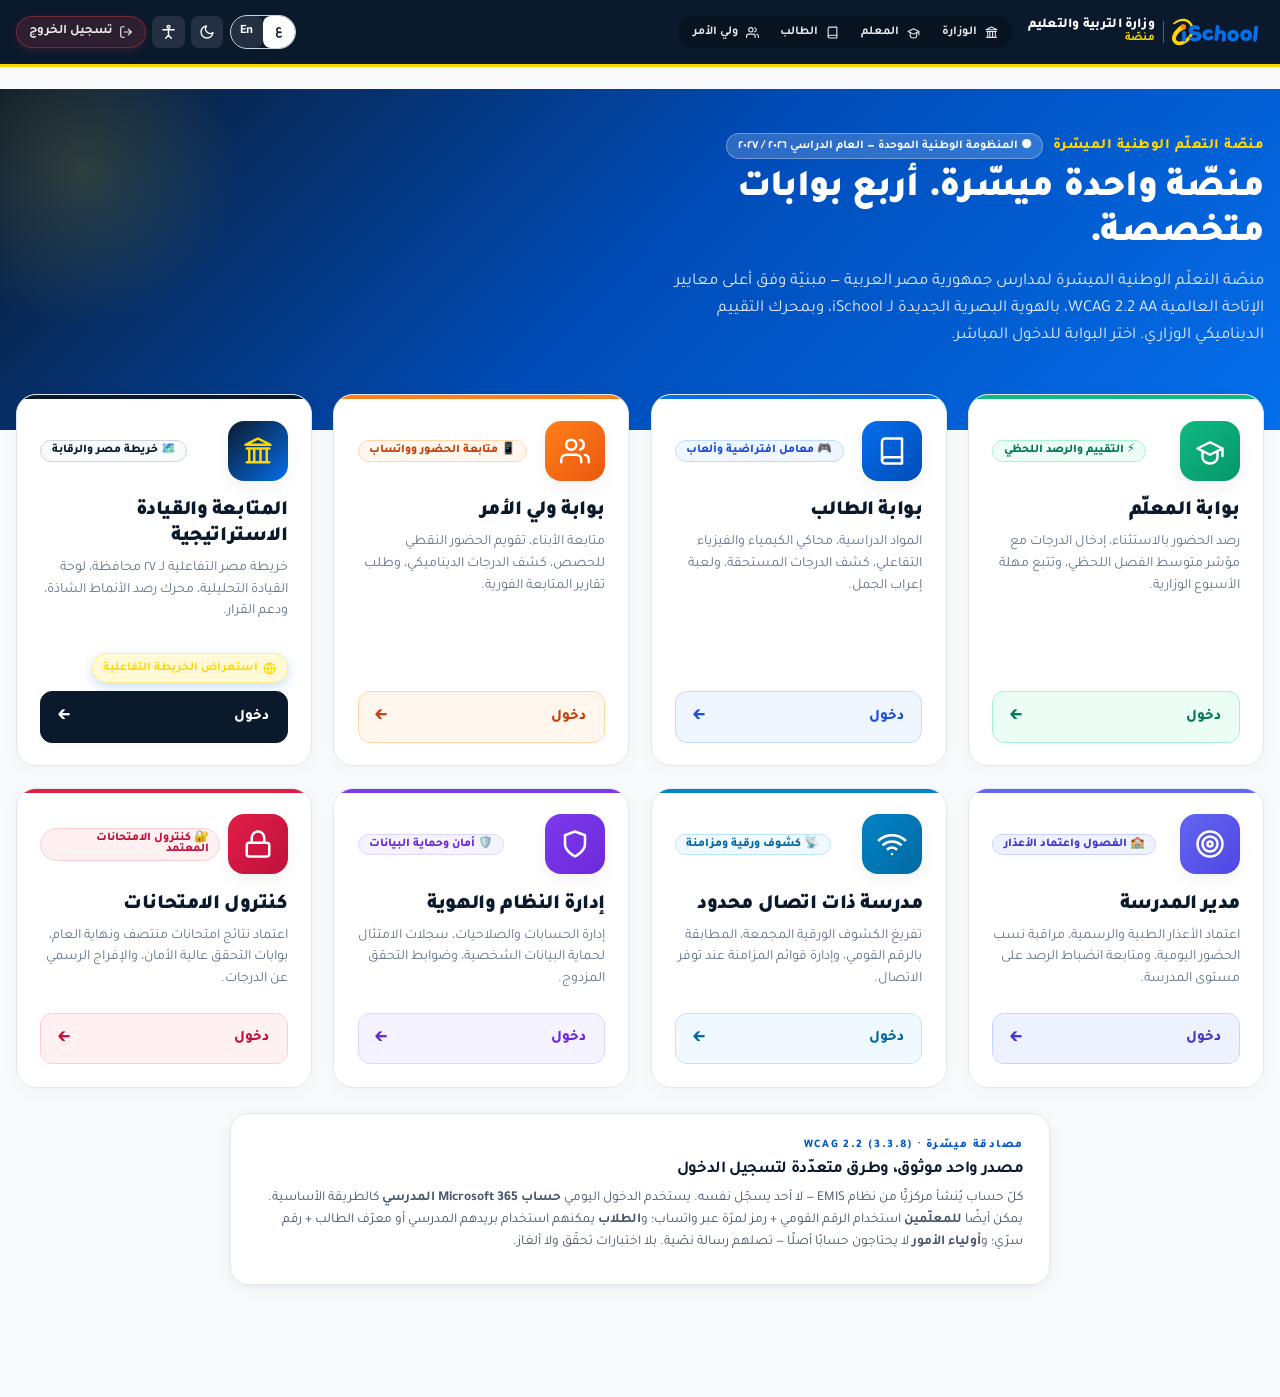
==== commit 5057c137: "feat: enhance student grades breakdown, attendance log, ministry BI cockpit & accessibility popup mo" ====
--- a/index.html
+++ b/index.html
@@ -19,9 +19,8 @@
 <script>
   document.addEventListener('DOMContentLoaded', () => {
     S.route = 'login';
-    
     render();
   });
 </script>
 </body>
-</html>+</html>
--- a/css/styles.css
+++ b/css/styles.css
@@ -248,57 +248,116 @@
 }
 
 /* Sticky Appbar with Glassmorphism */
-header.appbar{
+header/* ═══════════════════════════════════════════════════════════
+   TOP APPBAR — dark navy, gold accent, glass blur
+═══════════════════════════════════════════════════════════ */
+.appbar{
   position:sticky;
   top:0;
   z-index:100;
-  background:rgba(11,25,44,0.94);
-  backdrop-filter:blur(12px);
-  -webkit-backdrop-filter:blur(12px);
+  background:linear-gradient(135deg,#0B192C 0%,#0D2040 100%);
+  backdrop-filter:blur(16px);
+  -webkit-backdrop-filter:blur(16px);
   color:#fff;
-  border-bottom:2px solid rgba(255,215,0,0.4);
-  box-shadow:0 4px 20px rgba(0,0,0,0.15);
+  border-bottom:2px solid rgba(255,215,0,0.35);
+  box-shadow:0 4px 24px rgba(5,111,236,0.18), 0 1px 4px rgba(0,0,0,0.25);
 }
 .appbar .wrap{
-  min-height:60px;
-  padding-top:.4rem;
-  padding-bottom:.4rem;
-}
-
-/* Modern Primary Nav Bar */
-nav.mainnav{
-  background:var(--paper);
-  border-bottom:1.5px solid var(--line);
+  min-height:64px;
+  padding-top:.45rem;
+  padding-bottom:.45rem;
+}
+
+/* Brand link inside appbar */
+.appbar .brand{
+  color:#fff;
+  text-decoration:none;
+  font-weight:700;
+  letter-spacing:.01em;
+}
+.appbar .brand:hover{
+  color:var(--ischool-gold);
+}
+
+/* Role badge / title inside appbar */
+.appbar .role-title{
+  color:rgba(255,255,255,0.72);
+  font-size:.82rem;
+  font-weight:600;
+  letter-spacing:.02em;
+}
+
+/* Avatar / icon buttons in appbar */
+.appbar button,
+.appbar [role="button"],
+.appbar a.btn.ghost,
+.appbar .btn.ghost {
+  color:rgba(255,255,255,0.88);
+  background:transparent;
+  border:none;
+  cursor:pointer;
+  border-radius:var(--radius-sm);
+  padding:.3rem .5rem;
+  transition:var(--transition);
+}
+.appbar button:hover,
+.appbar [role="button"]:hover,
+.appbar a.btn.ghost:hover,
+.appbar .btn.ghost:hover {
+  color:#fff;
+  background:rgba(255,255,255,0.15);
+}
+
+/* ═══════════════════════════════════════════════════════════
+   SECONDARY NAV — matches dark appbar theme, pill active state
+═══════════════════════════════════════════════════════════ */
+nav.mainnav,
+.mainnav{
+  background:linear-gradient(180deg,#0F2035 0%,#0B1A2E 100%);
+  border-bottom:1.5px solid rgba(255,215,0,0.18);
   position:sticky;
-  top:60px;
+  top:64px;
   z-index:90;
-  box-shadow:0 2px 10px rgba(0,0,0,0.03);
+  box-shadow:0 4px 12px rgba(0,0,0,0.18);
 }
 .navlink{
   display:inline-flex;
   align-items:center;
   gap:.5rem;
   min-height:var(--tap);
-  padding:.4rem 1.1rem;
+  padding:.5rem 1.2rem;
   border:none;
   background:transparent;
-  color:var(--ink-2);
+  color:rgba(255,255,255,0.62);
   font:inherit;
-  font-weight:700;
+  font-size:.88rem;
+  font-weight:600;
   cursor:pointer;
   border-bottom:3px solid transparent;
   white-space:nowrap;
   transition:var(--transition);
+  border-radius:0;
+}
+.navlink svg{
+  opacity:.7;
+  transition:var(--transition);
 }
 .navlink:hover{
-  color:var(--ischool-blue);
-  background:var(--teal-050);
+  color:#fff;
+  background:rgba(5,111,236,0.14);
+  border-bottom-color:rgba(5,111,236,0.55);
+}
+.navlink:hover svg{
+  opacity:1;
 }
 .navlink[aria-current="page"]{
-  color:var(--ischool-blue);
-  border-bottom-color:var(--ischool-blue);
+  color:var(--ischool-gold);
+  border-bottom-color:var(--ischool-gold);
   font-weight:800;
-  background:var(--teal-050);
+  background:rgba(255,215,0,0.08);
+}
+.navlink[aria-current="page"] svg{
+  opacity:1;
 }
 
 /* Modern Modal Overlay */
@@ -1337,14 +1396,47 @@
 /* ============================================================
    MINISTRY MAP — governorate → district → school → class → student
    ============================================================ */
-.map-canvas{position:relative;width:100%;min-height:400px;display:flex;justify-content:center;align-items:center;
-  background:radial-gradient(circle at 50% 50%, #FFFFFF 0%, #F1F5F9 100%);border-radius:16px;
+.map-card{flex:1.9;min-width:380px;padding:1.35rem 1.4rem;display:flex;flex-direction:column;justify-content:space-between;}
+.map-card-head{padding-bottom:.7rem;border-bottom:1.5px solid var(--line);}
+.map-card-titlerow{display:flex;align-items:center;gap:.55rem;flex-wrap:wrap;}
+.map-card-titlerow > svg{color:var(--ischool-blue);flex:0 0 auto;}
+.map-card-titlerow h2{margin:0;font-size:1.32rem;font-weight:900;color:var(--ink);}
+.map-card-spacer{flex:1 1 auto;}
+.map-value-pill{display:inline-flex;align-items:center;font-size:.92rem;font-weight:900;color:#fff;
+  padding:.28rem .75rem;border-radius:999px;line-height:1.3;box-shadow:0 2px 6px rgba(0,0,0,.12);}
+.map-canvas{position:relative;width:100%;min-height:480px;display:flex;justify-content:center;align-items:center;
+  background:radial-gradient(circle at 50% 40%, #FFFFFF 0%, #F1F5F9 100%);border-radius:16px;
   border:1.5px solid var(--line);overflow:hidden;padding:.5rem;flex:1;}
-.map-bubble{cursor:pointer;}
+/* ---- Map Metric Switcher Button Group ---- */
+.map-metric-pills{display:inline-flex;align-items:center;gap:3px;background:var(--sand,#F1F5F9);border:1.5px solid var(--line,#CBD5E1);border-radius:999px;padding:3px;box-shadow:inset 0 1px 3px rgba(0,0,0,0.06);}
+.map-metric-pills .map-pill-btn,
+.map-metric-pills button{display:inline-flex;align-items:center;gap:0.45rem;border:none;background:transparent;color:var(--ink-2,#64748B);font:inherit;font-weight:700;font-size:0.84rem;padding:0.4rem 0.85rem;border-radius:999px;cursor:pointer;transition:all 0.2s cubic-bezier(0.4,0,0.2,1);white-space:nowrap;}
+.map-metric-pills .map-pill-btn:hover,
+.map-metric-pills button:hover{color:var(--ischool-blue,#056FEC);background:rgba(5,111,236,0.08);}
+.map-metric-pills .map-pill-btn.on,
+.map-metric-pills button.on{color:#FFFFFF !important;background:linear-gradient(135deg,#056FEC 0%,#034EA2 100%) !important;box-shadow:0 2px 8px rgba(5,111,236,0.4);}
+.map-metric-pills svg{vertical-align:middle;}
+
+.map-poly{cursor:pointer;transition:filter .2s ease, opacity .2s ease;}
+.map-poly:hover{filter:brightness(1.18) drop-shadow(0 0 10px rgba(5,111,236,0.6));opacity:0.95;}
+.map-pin-badge{cursor:pointer;transition:filter .18s ease, opacity .18s ease;pointer-events:all;}
+.map-pin-badge:hover{filter:drop-shadow(0 0 10px rgba(245,158,11,0.9)) brightness(1.25);}
+.map-pin-badge:hover rect{stroke:#FFFFFF !important;stroke-width:2px !important;}
+.map-pin-badge:hover circle{stroke:#FFFFFF !important;stroke-width:2px !important;}
+.map-pin-badge:hover text{fill:#FFFFFF !important;}
+.map-pin-group{cursor:pointer;transition:filter .2s ease;}
+.map-pin-group:hover{filter:drop-shadow(0 4px 8px rgba(0,0,0,0.4));}
+.map-bubble{cursor:pointer;transition:filter .2s ease;}
+.map-bubble:hover{filter:brightness(1.15) drop-shadow(0 4px 10px rgba(5,111,236,0.5));}
 .map-bubble:focus circle{stroke:var(--ischool-gold);stroke-width:3.5;}
-.map-zoomout{padding:.15rem .6rem;border-radius:999px;font-size:.76rem;}
+.map-tip{position:absolute;z-index:100;pointer-events:none !important;background:rgba(11,25,44,0.96);backdrop-filter:blur(10px);color:#fff;border:1.5px solid var(--ischool-gold);border-radius:8px;padding:.55rem .85rem;font-size:.8rem;font-weight:700;transform:translate(-50%,-130%);box-shadow:0 8px 24px rgba(0,0,0,0.45);transition:opacity .15s ease;white-space:nowrap;}
+.map-zoomout{padding:.25rem .75rem;border-radius:999px;font-size:.78rem;font-weight:700;border:1.5px solid var(--line);background:var(--paper);color:var(--ink);cursor:pointer;transition:all .2s ease;}
+.map-zoomout:hover{border-color:var(--ischool-blue);color:var(--ischool-blue);background:var(--teal-050);}
+.map-legend-row{display:flex;align-items:center;flex-wrap:wrap;gap:.5rem;margin-top:.75rem;padding-top:.6rem;
+  border-top:1px solid var(--line);font-size:.8rem;}
 .map-legend-item{display:inline-flex;align-items:center;gap:.4rem;font-size:.78rem;color:var(--ink-2);font-weight:700;}
 .map-legend-item i{width:11px;height:11px;border-radius:3px;display:inline-block;}
+.map-swatch{width:10px;height:10px;border-radius:3px;flex:0 0 auto;justify-self:center;}
 .map-roster{display:grid;grid-template-columns:repeat(auto-fill,minmax(150px,1fr));gap:.6rem;width:100%;
   max-height:440px;overflow:auto;padding:.3rem;}
 .map-stu{display:flex;flex-direction:column;align-items:center;gap:.35rem;text-align:center;
@@ -1358,8 +1450,312 @@
 .map-stu-n{font-size:.82rem;font-weight:700;color:var(--ink);white-space:nowrap;overflow:hidden;text-overflow:ellipsis;max-width:100%;}
 .map-stu-m{font-size:.72rem;color:var(--ink-2);font-weight:600;}
 
+/* Sub-tier Grid Cards (Governorate / District / School drilldown) */
+.map-tier-grid{display:grid;grid-template-columns:repeat(auto-fill,minmax(250px,1fr));gap:.85rem;width:100%;max-height:500px;overflow-y:auto;padding:.4rem;}
+.map-unit-card{display:flex;flex-direction:column;justify-content:space-between;gap:.7rem;background:var(--paper);border:1.5px solid var(--line);border-radius:var(--radius);padding:1rem 1.1rem;cursor:pointer;font:inherit;text-align:right;transition:all .2s cubic-bezier(0.4,0,0.2,1);box-shadow:var(--shadow-sm);position:relative;overflow:hidden;}
+.map-unit-card:hover{border-color:var(--ischool-blue);transform:translateY(-2px);box-shadow:0 8px 20px rgba(5,111,236,0.12);}
+.map-unit-card.ok{border-top:3.5px solid var(--ok-700);}
+.map-unit-card.warn{border-top:3.5px solid var(--warn-700);}
+.map-unit-card.risk{border-top:3.5px solid var(--risk-700);}
+.map-unit-head{display:flex;justify-content:space-between;align-items:flex-start;gap:.5rem;}
+.map-unit-title{font-size:.95rem;font-weight:800;color:var(--ink);margin:0;line-height:1.35;}
+.map-unit-metrics{display:flex;align-items:center;gap:.45rem;flex-wrap:wrap;}
+.map-unit-badge{display:inline-flex;align-items:center;gap:.3rem;padding:.25rem .55rem;border-radius:6px;font-size:.76rem;font-weight:700;background:var(--sand);color:var(--ink-2);}
+.map-unit-badge.hi{background:rgba(5,111,236,0.08);color:var(--ischool-blue);font-weight:800;}
+.map-unit-foot{display:flex;justify-content:space-between;align-items:center;border-top:1px solid var(--line);padding-top:.55rem;font-size:.78rem;color:var(--ink-2);}
+.map-unit-cta{display:inline-flex;align-items:center;gap:.3rem;font-weight:800;color:var(--ischool-blue);}
+
 /* dark-mode alignment for the new BI surfaces */
 html.dark .bi-cmd, html.dark .bi-panel, html.dark .bi-kpi, html.dark .tier, html.dark .bi-fchip,
-html.dark .bi-bell, html.dark .map-canvas, html.dark .map-stu{ background:var(--surface); border-color:var(--line); color:var(--ink); }
+html.dark .bi-bell, html.dark .map-canvas, html.dark .map-stu, html.dark .map-unit-card{ background:var(--surface); border-color:var(--line); color:var(--ink); }
+html.dark .map-unit-title{ color:var(--ink); }
+html.dark .map-unit-badge{ background:var(--surface-2); color:var(--ink-2); }
 html.dark .bi-tab.on, html.dark .tier.here{ background:var(--surface-2); }
 html.dark .bi-case.open{ background:var(--surface-2); }
+
+
+/* ═══════════════════════════════════════════════════════════
+   SIGN OUT BUTTON — High-visibility red-tinted pill button
+═══════════════════════════════════════════════════════════ */
+.appbar .signout-btn,
+a.signout-btn {
+  display: inline-flex !important;
+  align-items: center !important;
+  gap: .35rem !important;
+  min-height: 32px !important;
+  padding: .3rem .75rem !important;
+  font-size: .82rem !important;
+  font-weight: 700 !important;
+  color: #FF8A8A !important;
+  background: rgba(239, 68, 68, 0.15) !important;
+  border: 1px solid rgba(239, 68, 68, 0.35) !important;
+  border-radius: 999px !important;
+  text-decoration: none !important;
+  opacity: 1 !important;
+  transition: all 0.2s ease !important;
+  box-shadow: 0 2px 8px rgba(239, 68, 68, 0.15);
+}
+
+.appbar .signout-btn:hover,
+.appbar .signout-btn:focus-visible,
+a.signout-btn:hover {
+  color: #FFFFFF !important;
+  background: #EF4444 !important;
+  border-color: #EF4444 !important;
+  box-shadow: 0 4px 14px rgba(239, 68, 68, 0.45) !important;
+  transform: translateY(-1px);
+}
+
+/* ═══════════════════════════════════════════════════════════
+   GLOBAL HEADER ENHANCEMENTS & NAV CONSISTENCY ACROSS PAGES
+═══════════════════════════════════════════════════════════ */
+.appbar nav a.btn.ghost,
+.appbar .btn.ghost {
+  color: rgba(255, 255, 255, 0.9) !important;
+  text-decoration: none;
+}
+
+.appbar nav a.btn.ghost:hover,
+.appbar .btn.ghost:hover {
+  color: #FFFFFF !important;
+  background: rgba(255, 255, 255, 0.18) !important;
+}
+
+html.dark .appbar {
+  background: linear-gradient(135deg, #0B192C 0%, #0D2040 100%) !important;
+  border-bottom-color: rgba(255, 215, 0, 0.4) !important;
+}
+
+html.dark .appbar .brand span,
+html.dark .appbar .brand {
+  color: #FFFFFF !important;
+}
+
+html.dark .appbar nav a.btn.ghost:not([style*="background"]) {
+  color: rgba(255, 255, 255, 0.9) !important;
+}
+
+/* Secondary mainnav bar styling */
+nav.mainnav {
+  box-shadow: 0 4px 12px rgba(11, 25, 44, 0.06);
+}
+
+.navlink[aria-current="page"] {
+  color: var(--ischool-blue-dark) !important;
+  border-bottom: 3.5px solid var(--ischool-blue) !important;
+  font-weight: 800 !important;
+}
+
+html.dark nav.mainnav {
+  background: #111827 !important;
+  border-bottom-color: #374151 !important;
+}
+
+html.dark .navlink {
+  color: #9CA3AF;
+}
+
+html.dark .navlink:hover {
+  color: #60A5FA;
+}
+
+html.dark .navlink[aria-current="page"] {
+  color: #60A5FA !important;
+  border-bottom-color: #3B82F6 !important;
+}
+
+/* ============================================================
+   MODERN TEACHER WORKSPACE — Class Switcher & Attendance System
+   ============================================================ */
+.classbar-modern {
+  display: flex;
+  align-items: center;
+  justify-content: space-between;
+  flex-wrap: wrap;
+  gap: 0.85rem;
+  padding: 0.9rem 1.25rem;
+  background: linear-gradient(135deg, #0B192C 0%, #11284A 100%);
+  color: #FFFFFF;
+  border-radius: var(--radius-lg);
+  margin-bottom: 1.35rem;
+  box-shadow: 0 6px 22px rgba(11, 25, 44, 0.18);
+  border: 1px solid rgba(255, 255, 255, 0.12);
+}
+.classbar-badge-icon {
+  width: 40px;
+  height: 40px;
+  border-radius: 12px;
+  background: rgba(245, 158, 11, 0.16);
+  color: var(--ischool-gold, #F59E0B);
+  display: flex;
+  align-items: center;
+  justify-content: center;
+  flex-shrink: 0;
+}
+.class-pill-btn {
+  border: 1.5px solid rgba(255, 255, 255, 0.2);
+  background: rgba(255, 255, 255, 0.08);
+  color: #E2E8F0;
+  font: inherit;
+  font-weight: 800;
+  font-size: 0.85rem;
+  padding: 0.45rem 1rem;
+  border-radius: 999px;
+  cursor: pointer;
+  transition: all 0.2s cubic-bezier(0.4, 0, 0.2, 1);
+  display: inline-flex;
+  align-items: center;
+  gap: 0.4rem;
+}
+.class-pill-btn:hover {
+  background: rgba(255, 255, 255, 0.22);
+  color: #FFFFFF;
+  transform: translateY(-1px);
+}
+.class-pill-btn.active {
+  background: linear-gradient(135deg, #F59E0B 0%, #D97706 100%) !important;
+  color: #0B192C !important;
+  font-weight: 900 !important;
+  border-color: #F59E0B !important;
+  box-shadow: 0 4px 14px rgba(245, 158, 11, 0.45);
+}
+
+.att-sticky-bar {
+  position: sticky;
+  top: 0.5rem;
+  z-index: 20;
+  background: rgba(255, 255, 255, 0.96);
+  backdrop-filter: blur(12px);
+  border: 1.5px solid var(--line);
+  border-radius: var(--radius-lg);
+  padding: 0.85rem 1.15rem;
+  box-shadow: 0 8px 24px rgba(0, 0, 0, 0.08);
+  margin-bottom: 1.15rem;
+}
+html.dark .att-sticky-bar {
+  background: rgba(17, 24, 39, 0.95);
+  border-color: #374151;
+}
+
+.att-counter-pill {
+  display: inline-flex;
+  align-items: center;
+  gap: 0.4rem;
+  padding: 0.4rem 0.85rem;
+  border-radius: 999px;
+  font-size: 0.84rem;
+  font-weight: 800;
+  line-height: 1.2;
+}
+.att-counter-pill.present { background: #ECFDF5; color: #047857; border: 1.5px solid #A7F3D0; }
+.att-counter-pill.late { background: #FFFBEB; color: #B45309; border: 1.5px solid #FDE68A; }
+.att-counter-pill.absent { background: #FEF2F2; color: #B91C1C; border: 1.5px solid #FECACA; }
+.att-counter-pill.excused { background: #F0F9FF; color: #0369A1; border: 1.5px solid #BAE6FD; }
+
+.att-card-modern {
+  border: 1.5px solid var(--line);
+  border-radius: 14px;
+  padding: 0.95rem 1.2rem;
+  background: var(--paper);
+  transition: all 0.2s ease;
+  display: flex;
+  flex-direction: column;
+  gap: 0.75rem;
+}
+.att-card-modern:hover {
+  border-color: #CBD5E1;
+  box-shadow: 0 4px 16px rgba(0, 0, 0, 0.05);
+}
+.att-pill-btn {
+  flex: 1;
+  min-height: 40px;
+  border: 1.5px solid var(--line);
+  background: var(--sand, #F8FAFC);
+  color: var(--ink-2);
+  font: inherit;
+  font-weight: 800;
+  font-size: 0.86rem;
+  border-radius: 10px;
+  cursor: pointer;
+  transition: all 0.18s cubic-bezier(0.4, 0, 0.2, 1);
+  display: inline-flex;
+  align-items: center;
+  justify-content: center;
+  gap: 0.35rem;
+}
+.att-pill-btn:hover {
+  filter: brightness(0.96);
+  transform: translateY(-1px);
+}
+.att-pill-btn.present.active,
+.att-pill-btn[aria-checked="true"][data-val="present"] {
+  background: #10B981 !important;
+  color: #FFFFFF !important;
+  border-color: #059669 !important;
+  box-shadow: 0 3px 10px rgba(16, 185, 129, 0.35);
+}
+.att-pill-btn.late.active,
+.att-pill-btn[aria-checked="true"][data-val="late"] {
+  background: #F59E0B !important;
+  color: #FFFFFF !important;
+  border-color: #D97706 !important;
+  box-shadow: 0 3px 10px rgba(245, 158, 11, 0.35);
+}
+.att-pill-btn.absent.active,
+.att-pill-btn[aria-checked="true"][data-val="absent"] {
+  background: #EF4444 !important;
+  color: #FFFFFF !important;
+  border-color: #DC2626 !important;
+  box-shadow: 0 3px 10px rgba(239, 68, 68, 0.35);
+}
+.att-pill-btn.excused.active,
+.att-pill-btn[aria-checked="true"][data-val="excused"] {
+  background: #0284C7 !important;
+  color: #FFFFFF !important;
+  border-color: #0369A1 !important;
+  box-shadow: 0 3px 10px rgba(2, 132, 199, 0.35);
+}
+
+/* ═══════════════════════════════════════════════════════════
+   MINISTRY BI DASHBOARD — EYE-COMFORT & QUIZ SESSION FILTERS
+   ═══════════════════════════════════════════════════════════ */
+.bi-sub-pill {
+  border: 1.5px solid var(--line, #CBD5E1);
+  background: var(--sand, #F8FAFC);
+  color: var(--ink-2, #475569);
+  font: inherit;
+  font-weight: 700;
+  font-size: 0.78rem;
+  padding: 0.3rem 0.75rem;
+  border-radius: 8px;
+  cursor: pointer;
+  transition: all 0.18s ease;
+}
+.bi-sub-pill:hover {
+  background: #F1F5F9;
+  color: #0F172A;
+  border-color: #94A3B8;
+}
+.bi-sub-pill.on {
+  background: #056FEC !important;
+  color: #FFFFFF !important;
+  border-color: #0256B8 !important;
+  box-shadow: 0 2px 8px rgba(5, 111, 236, 0.3);
+}
+
+html.dark .bi-sub-pill {
+  background: #1E293B;
+  color: #94A3B8;
+  border-color: #334155;
+}
+html.dark .bi-sub-pill:hover {
+  background: #334155;
+  color: #F8FAFC;
+}
+html.dark .bi-sub-pill.on {
+  background: #3B82F6 !important;
+  color: #FFFFFF !important;
+  border-color: #2563EB !important;
+}
+
+
